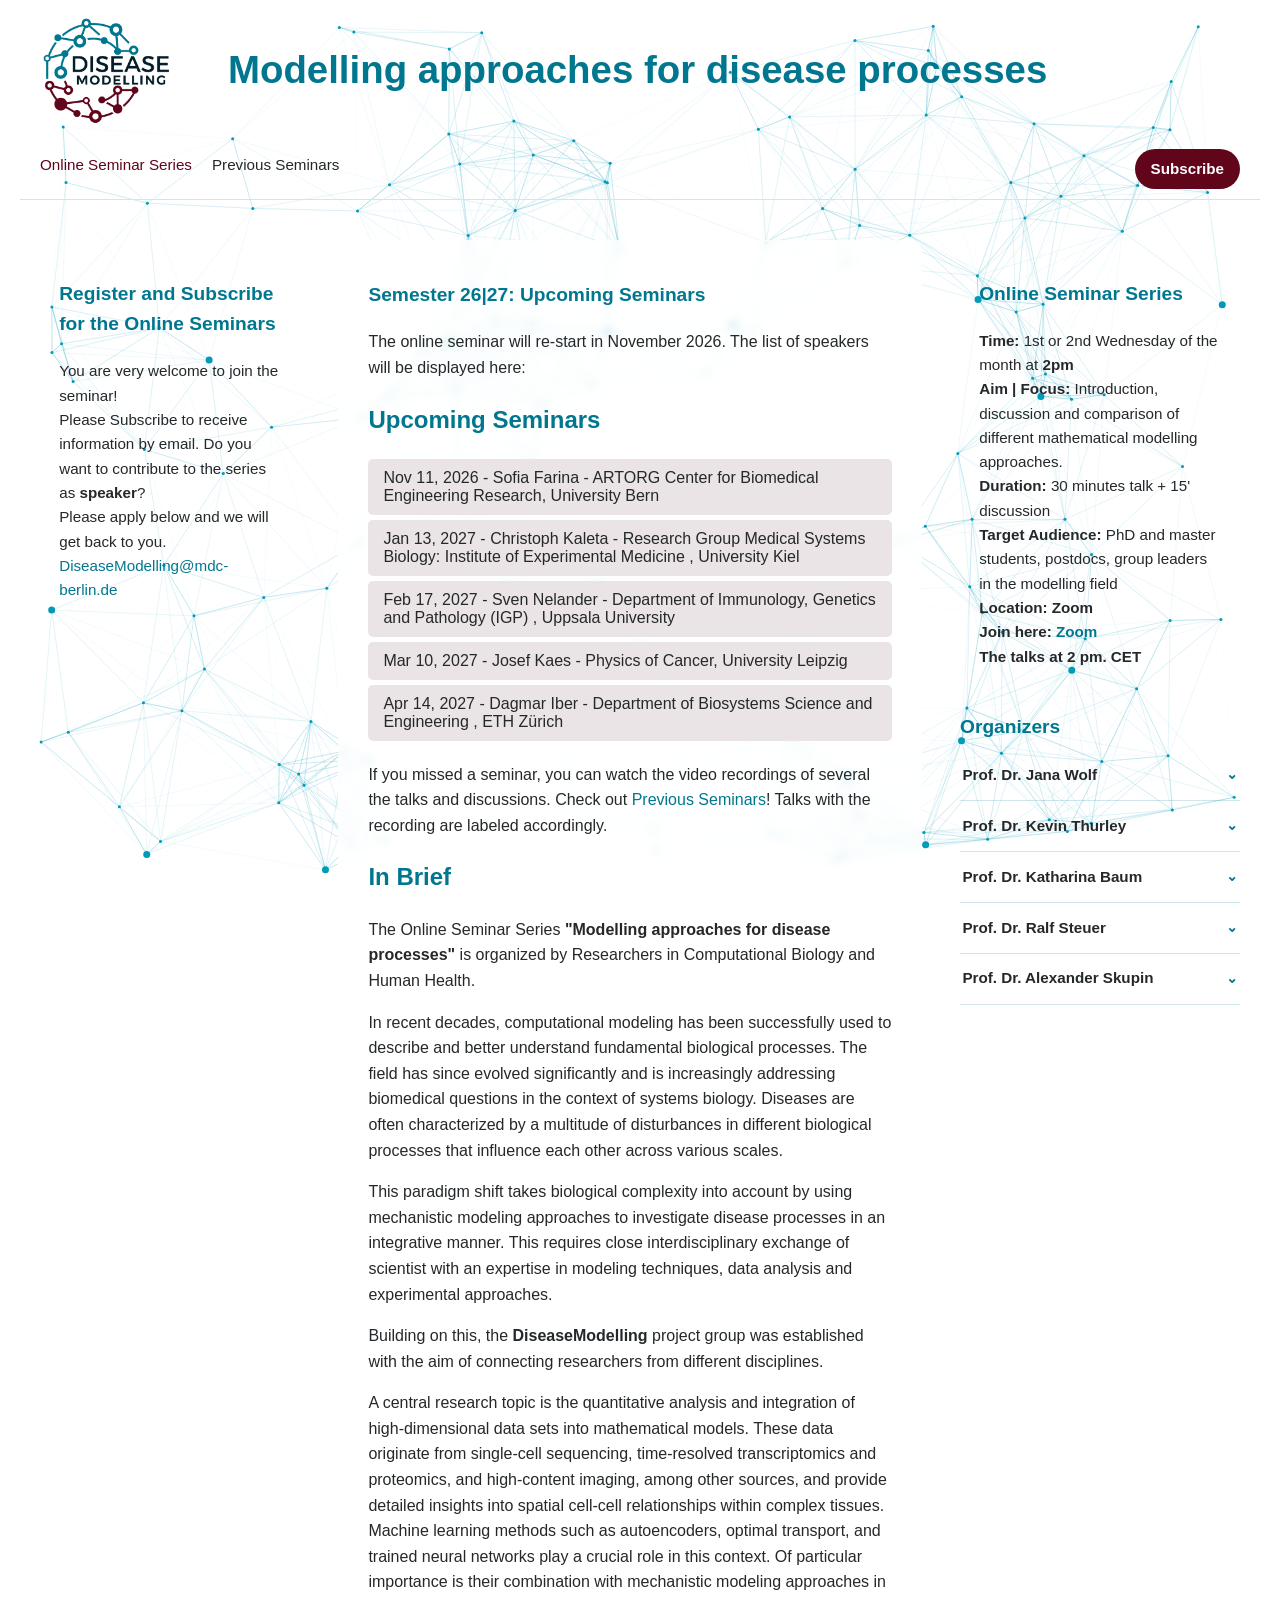
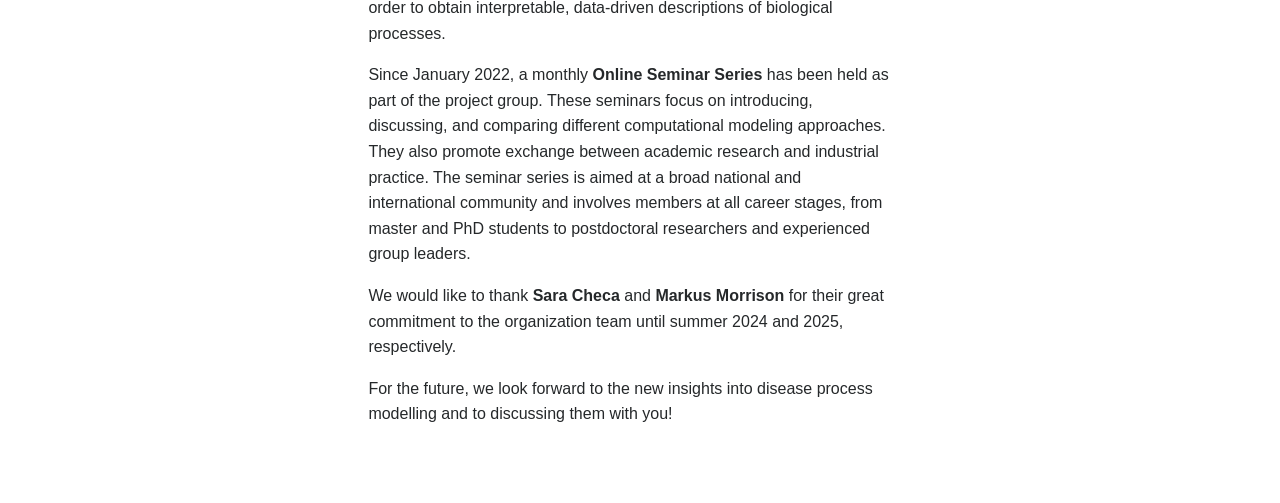
==== docs/Online-Seminar-Series.html @ 38018709 "Update Online-Seminar-Series.html" ====
<!DOCTYPE html>
<html lang="en">
<head>
    <meta charset="UTF-8">
	<meta name="viewport" content="width=device-width, initial-scale=1.0">
    <title>Online-Seminar-Series</title>
	<link rel="icon" type="image/png" href="images/favicon.png">
    <link rel="stylesheet" href="static/css/style.css">
	<!-- Mobile Styles -->
	<link rel="stylesheet" href="static/css/mobile.css" media="screen and (max-width: 1024px)">
</head>

<body>


<!-- Topbar -->
<div class="wrapper">
  <div class="topbar">
    <div class="logo">

      <img class="logo-light"
           src="images/Disease_darkred.png"
           alt="DiseaseModelling Logo">

      <img class="logo-dark"
           src="images/Disease_darkmode.png"
           alt="DiseaseModelling Logo">

      <h1>Modelling approaches for disease processes</h1>

    </div>
  </div>
</div>
	
<!-- Navigation--> 
<nav class="main-nav">
  
    <a class="nav-item active"
       href="Online-Seminar-Series.html">
       Online Seminar Series
    </a>
  
    <a class="nav-item "
       href="Previous-Seminars.html">
       Previous Seminars
    </a>
  
  <a class="nav-item subscribe" href="mailto:DiseaseModelling@mdc-berlin.de">Subscribe</a>
</nav>


<!-- Seitenlayout -->
<div class="page-layout">

  <!-- LINKER BEREICH: Info-Boxen -->
  <aside class="left-info">
    <div class="info-box box-4 collapsible">
      <div class="box-header">
        <h3>Register and Subscribe for the Online Seminars</h3>
		</div>
      	<div class="box-content">
        <p>You are very welcome to join the seminar!<br>
        Please Subscribe to receive information by email. Do you want to contribute to the series as <strong>speaker</strong>? <br>
        Please apply below and we will get back to you.<br>
        <a href="mailto:DiseaseModelling@mdc-berlin.de">DiseaseModelling@mdc-berlin.de</a> </p>
    </div>
   </div>
  </aside> 

  <!-- MITTE BEREICH: Markdown -->
  <div class="main-content">
    
    <!-- ========================================== -->
    <!-- Section-Wrapper 1: Upcoming Seminars -->
    <!-- ========================================== -->
    <div class="section-wrapper" data-section="upcoming">
      <div class="section-header">
        <h3>Semester 26|27: Upcoming Seminars</h3>
        <!--<span class="toggle-icon">▼</span> -->
      </div>
       <div class="section-content">
			   <!--   <P> The Online Seminar Series is currently taking a summer break and will return in Fall 2026 with a new lineup of speakers and topics. <br>
			We look forward to seeing you again soon! </P> -->
	
     <p>The online seminar will re-start in November 2026. The list of speakers will be displayed here:</p>
        <h2>Upcoming Seminars</h2> 
        
        <div class="accordion">
          <button class="accordion-button">Nov 11, 2026 - Sofia Farina - ARTORG Center for Biomedical Engineering Research, University Bern</button>
          <div class="accordion-content">
            <p><strong>Location:</strong> <a href="https://mdc-berlin.zoom-x.de/j/68257564396?pwd=M8Skb6Gi0xsJrWRsuGHLBy3GBMdJlD.1">Zoom</a></p>
            <p><strong>Multiscale Brain Energy Metabolism: From Astrocytic Dysfunction to Cortical Circuits and Vascular Architecture</strong></p>
            <p>Brain energy metabolism is regulated across multiple spatial scales, 
				from intracellular metabolic pathways in individual cells to the vascular networks supplying oxygen and glucose across entire brain regions. Disruptions to this regulation are central to neurodegenerative diseases, 
				yet the mechanistic links between metabolic dysfunction and structural remodelling remain poorly understood.  Here, we present three multiscale mathematical and computational frameworks that bridge cellular, circuit, 
				and whole brain levels to investigate neuro glial vascular (NGV) dynamics. </p>
            <p>At the cellular scale, using realistic three dimensional reconstructions of human astrocytes from Alzheimer's disease (AD) and age matched controls, we couple intracellular metabolic pathways with cell specific morphology to quantify how disease associated structural remodelling influences energetic capacity.
				Our simulations reveal that AD related metabolic dysfunction arises from cumulative impairments across pathways, reducing astrocytic metabolic support to neurons, while morphological changes may partially compensate for these deficits. Extending to the circuit scale, we integrate an electro-morphologically detailed neuronal model with a comprehensive NGV metabolic framework in a reconstructed rat neocortex. 
				This model captures heterogeneous electro metabolic coupling across cortical layers and reveals that ageing related metabolic decline affects middle cortical layers. </p>
            <p>Finally, at the whole brain vascular level, we develop an automated method for artery–vein (A-V) classification in mouse vasculature datasets, which commonly lack A-V labelling restricting their applicability for cerebrovascular research. 
				By extracting morphological and topological features from penetrating vascular trees and training a classifier, we achieve high labelling accuracy, a critical step towards leveraging these datasets to be able to better understand vascular structure, set up simulations to quantify blood flow regulation and metabolite transport in health and disease. 
				Together, these approaches demonstrate how integrating geometry, dynamics, and topology within multiscale models can advance our understanding of brain metabolism and vascular organization in both healthy and diseased states.</p>
          </div>
        </div>
		   
		<div class="accordion">
          <button class="accordion-button">Jan 13, 2027 - Christoph Kaleta - Research Group Medical Systems Biology: Institute of Experimental Medicine , University Kiel </button>
          <div class="accordion-content">
            <p><strong>Location:</strong> <a href="https://www.youtube.com/watch?v=SbYXkOAoZpI">Zoom</a></p>
            <p><strong>Modeling Host–Microbiome Metabolic Interactions: From Aging to Drug-Induced Perturbations</strong></p>
            <p>The gut microbiome plays an important role in host physiology, but the metabolic mechanisms underlying host–microbiome interactions remain poorly understood. Genome-scale metabolic modeling provides a framework to integrate multi-omics data and investigate metabolic interactions between microbial species and the host.</p>
			<p>	In this seminar, I will present how we combine metagenomics, transcriptomics, and metabolomics with constraint-based metabolic modeling to investigate changes in host–microbiome interactions during aging and in response to drug treatment. First, using integrated metabolic models of the gut microbiome and host tissues in aging mice, we identified a decline in microbial metabolic activity and an increase in negative interactions between microbial species with age. These changes were accompanied by reduced activity of host metabolic pathways dependent on the microbiome, particularly those involved in nucleotide metabolism.</p> 
			<p> Second, I will discuss how proton pump inhibitors (PPIs) affect host–microbiome metabolic interactions. Combining metabolic modeling of human microbiome cohorts with ex vivo experiments and gnotobiotic mouse models, we identified a shift from carbohydrate metabolism towards amino acid degradation, resulting in changes in microbial metabolite production. These alterations were associated with changes in host lipid and bile acid metabolism as well as tissue-specific inflammatory responses. 
				Together, these studies illustrate how genome-scale metabolic modeling can help to understand the metabolic consequences of changes in microbiome composition and activity for host physiology.</p>
          </div>
        </div>


		<div class="accordion">
          <button class="accordion-button">Feb 17, 2027 - Sven Nelander - Department of Immunology, Genetics and Pathology (IGP) , Uppsala University </button>
          <div class="accordion-content">
            <p><strong>Location:</strong> <a href="https://www.youtube.com/watch?v=SbYXkOAoZpI">Zoom</a></p>
            <p><strong>TBA</strong></p>
            <p> </a> </p>
          </div>
        </div>
		   
		<div class="accordion">
          <button class="accordion-button">Mar 10, 2027 - Josef Kaes - Physics of Cancer, University Leipzig</button>
          <div class="accordion-content">
            <p><strong>Location:</strong> <a href="https://www.youtube.com/watch?v=SbYXkOAoZpI">Zoom</a></p>
            <p><strong>Nematic Physics to Model the Mechanics of Tumor Progression</strong></p>
            <p> Abstract TBA </p>
          </div>
        </div>

		   
		<div class="accordion">
          <button class="accordion-button">Apr 14, 2027 - Dagmar Iber - Department of Biosystems Science and Engineering , ETH Zürich </button>
          <div class="accordion-content">
            <p><strong>Location:</strong> <a href="https://www.youtube.com/watch?v=SbYXkOAoZpI">Zoom</a></p>
            <p><strong>TBA</strong></p>
            <p></p>
          </div>
        </div>

		   
        <p>If you missed a seminar, you can watch the video recordings of several the talks and discussions. Check out <a href="Previous-Seminars.html">Previous Seminars</a>! Talks with the recording are labeled accordingly.</p>
      </div>
    </div>
    
    <!-- ========================================== -->
    <!-- Section-Wrapper 2: In Brief -->
    <!-- ========================================== -->
    <div class="section-wrapper" data-section="inbrief">
      <div class="section-header">
        <h2>In Brief</h2>
        <!--<span class="toggle-icon">▼</span> -->
      </div>
      <div class="section-content">
        <p>The Online Seminar Series <strong>"Modelling approaches for disease processes"</strong> is organized by Researchers in Computational Biology and Human Health.</p>
        <p>In recent decades, computational modeling has been successfully used to describe and better understand fundamental biological processes. 
          The field has since evolved significantly and is increasingly addressing biomedical questions in the context of systems biology. 
          Diseases are often characterized by a multitude of disturbances in different biological processes that influence each other across various scales.</p>
        <p>This paradigm shift takes biological complexity into account by using mechanistic modeling approaches to investigate disease processes in an integrative manner. 
          This requires close interdisciplinary exchange of scientist with an expertise in modeling techniques, data analysis and experimental approaches.</p>
        <p>Building on this, the <strong>DiseaseModelling</strong> project group was established with the aim of connecting researchers from different disciplines.</p>
        <p>A central research topic is the quantitative analysis and integration of high-dimensional data sets into mathematical models. 
          These data originate from single-cell sequencing, time-resolved transcriptomics and proteomics, and high-content imaging, among other sources, and provide detailed insights into spatial cell-cell relationships within complex tissues. 
          Machine learning methods such as autoencoders, optimal transport, and trained neural networks play a crucial role in this context. 
          Of particular importance is their combination with mechanistic modeling approaches in order to obtain interpretable, data-driven descriptions of biological processes.</p>
        <p>Since January 2022, a monthly <strong>Online Seminar Series</strong> has been held as part of the project group. These seminars focus on introducing, discussing, and comparing different computational modeling approaches. 
          They also promote exchange between academic research and industrial practice. 
          The seminar series is aimed at a broad national and international community and involves members at all career stages, from master and PhD students to postdoctoral researchers and experienced group leaders.</p>
        <p>We would like to thank <strong>Sara Checa</strong> and <strong>Markus Morrison</strong> for their great commitment to the organization team until summer 2024 and 2025, respectively.</p>
        <p>For the future, we look forward to the new insights into disease process modelling and to discussing them with you!</p>
      </div>
    </div>
    
  </div>
		
  <!-- RECHTER BEREICH: Info-Boxen -->
  <aside class="side-info">
    
    <!-- ========================================== -->
    <!-- Info-Box Collapsible: Seminar Series Info -->
    <!-- ========================================== -->
    <div class="info-box box-3 collapsible">
      <div class="box-header">
        <h3>Online Seminar Series</h3>
        <!--<span class="toggle-icon">▼</span> -->
      </div>
      <div class="box-content">
        <strong>Time:</strong> 1st or 2nd Wednesday of the month at <strong>2pm</strong><br>
        <strong>Aim | Focus:</strong> Introduction, discussion and comparison of different mathematical modelling approaches.<br>
        <strong>Duration:</strong> 30 minutes talk + 15' discussion<br>
        <strong>Target Audience:</strong> PhD and master students, postdocs, group leaders in the modelling field<br>
        <strong>Location:</strong> <strong>Zoom</strong><br>
        <strong>Join here: <a href="https://mdc-berlin.zoom-x.de/j/68257564396?pwd=M8Skb6Gi0xsJrWRsuGHLBy3GBMdJlD.1">Zoom</a></strong><br>
        <strong>The talks at 2 pm. CET</strong>
      </div>
    </div>
    
    <!-- ========================================== -->
    <!-- Organizers -->
    <!-- ========================================== -->
    <div class="organizer-section" aria-labelledby="coorganizers-title">
      <h3 id="coorganizers-title" class="organizer-title">Organizers</h3>

      <div class="organizer-item">
        <button class="organizer-button" type="button" aria-expanded="false">
          <span>Prof. Dr. Jana Wolf</span><span class="organizer-arrow" aria-hidden="true">⌄</span>
        </button>
        <div class="organizer-content">
          <p>Mathematical Modelling of Cellular Processes<br>
            Max Delbrück Zentrum für Molekulare Medizin (MDC), Berlin<br>
            and Mathematics and Computer Science<br>
            Freie Universität Berlin (FU)</p>
          <div class="organizer-links">
            <a href="mailto:office.wolf@mdc-berlin.de">Email</a><span aria-hidden="true">·</span>
            <a href="https://www.mdc-berlin.de/wolf">J. Wolf Lab</a>
          </div>
        </div>
      </div>

      <div class="organizer-item">
        <button class="organizer-button" type="button" aria-expanded="false">
          <span>Prof. Dr. Kevin Thurley</span><span class="organizer-arrow" aria-hidden="true">⌄</span>
        </button>
        <div class="organizer-content">
          <p>Institute of Experimental Oncology (IEO), Biomathematics Division<br>
            University Hospital Bonn</p>
          <div class="organizer-links">
            <a href="mailto:kthurley@uni-bonn.de">Email</a><span aria-hidden="true">·</span>
            <a href="https://www.thurleylab.org/">Thurley Lab</a>
          </div>
        </div>
      </div>

      <div class="organizer-item">
        <button class="organizer-button" type="button" aria-expanded="false">
          <span>Prof. Dr. Katharina Baum</span><span class="organizer-arrow" aria-hidden="true">⌄</span>
        </button>
        <div class="organizer-content">
          <p>Data Integration in the Life Sciences, Department of Computer Sciences<br>
            Freie Universität Berlin (FU)</p>
          <div class="organizer-links">
            <a href="https://www.mi.fu-berlin.de/inf/groups/ag-dilis/Members/Professors/Prof_-Dr_-Katharina-Baum.html">FU Office</a><span aria-hidden="true">·</span>
            <a href="https://www.mi.fu-berlin.de/w/DILIS/WebHome">DILIS Group</a>
          </div>
        </div>
      </div>

      <div class="organizer-item">
        <button class="organizer-button" type="button" aria-expanded="false">
          <span>Prof. Dr. Ralf Steuer</span><span class="organizer-arrow" aria-hidden="true">⌄</span>
        </button>
        <div class="organizer-content">
          <p>Statistical Physics of Evolution<br>
            Universität Leipzig</p>
          <div class="organizer-links">
            <a href="https://www.uni-leipzig.de/en/profile/mitarbeiter/prof-dr-ralf-steuer">Universität Leipzig</a><span aria-hidden="true">·</span>
            <a href="https://research.uni-leipzig.de/physics-of-evolution/">Physics of Evolution Group</a>
          </div>
        </div>
      </div>

      <div class="organizer-item">
        <button class="organizer-button" type="button" aria-expanded="false">
          <span>Prof. Dr. Alexander Skupin</span><span class="organizer-arrow" aria-hidden="true">⌄</span>
        </button>
        <div class="organizer-content">
          <p>Modelling of Biomedical Data<br>
            Luxembourg Centre for Systems Biomedicine (LCSB)</p>
          <div class="organizer-links">
            <a href="https://www.uni.lu/lcsb-en/people/alexander-skupin/">LCSB Profile</a>
          </div>
        </div>
      </div>
    </div>
    
  </aside>

</div> 

<canvas id="network-bg"></canvas>
<script src="static/js/network.js"></script>

</body>
</html>
---- docs/static/css/style.css ----
/* ========================= Grundlayout ========================= */
body {
  font-family: 'Inter', sans-serif;
  font-weight: 400;
  background-color: #FFFFFF;
  color: #25282A;
  line-height: 1.6;
  margin: 0;
}

.wrapper {
  max-width: 1500px;
  margin: 0 auto;
  padding: 0 40px;
}

main {
  margin-top: 30px;
}

.logo {
  display: flex;
  align-items: center;
  gap: 50px;
}

.logo img {
  height: 115px;
  width: auto;
}

@font-face {
  font-family: 'IosevkaBold';
  src: url('../fonts/IosevkaTermSlabNerdFontMono-Bold.ttf') format('truetype');
  font-weight: bold;
  font-style: normal;
}

.logo h1 {
  font-family: 'IosevkaBold', sans-serif;
  margin: 0;
  font-size: clamp(2.2rem, 3vw, 3rem);
  line-height: 1.25;
}

.logo-light {
  display: block;
}

.logo-dark {
  display: none;
}

@media (prefers-color-scheme: dark) {
  .logo-light {
    display: none;
  }

  .logo-dark {
    display: block;
  }
}

/* ========================= Typografie ========================= */
h1 {
  font-family: 'Inter', sans-serif;
  font-weight: 600;
  color: #00778F;
  margin-top: 1.5em;
  font-size: 1.8rem;
}

h2 {
  font-size: 1.5rem;
  color: #00778F;
}

h3 {
  font-size: 1.2rem;
  color: #00778F;
}

a {
  color: #00778F;
  text-decoration: none;
  font-size: inherit;
  transition: color 0.2s ease;
}

a:hover {
  color: #005F72;
  text-decoration: underline;
}

.info-box a,
.accordion-content a,
.organizer-content a {
  font-size: 0.95rem;
}

a:focus-visible,
button:focus-visible,
[role="button"]:focus-visible {
  outline: 3px solid #009bb9;
  outline-offset: 3px;
}

/* ========================= Canvas als Hintergrund ========================= */
#network-bg {
  position: fixed;
  top: 0;
  left: 0;
  width: 100%;
  height: 100%;
  z-index: -1;
}

/* ========================= Topbar ========================= */
.topbar {
  display: flex;
  align-items: center;
  padding: 12px 0;
}

/* ========================= Navigation ========================= */
.main-nav {
  display: flex;
  align-items: center;
  gap: 20px;
  max-width: 1200px;
  margin: 0 auto;
  padding: 10px 20px;
  border-bottom: 1px solid #e0e0e0;
  font-size: 0.95rem;
}

.main-nav .nav-item:not(.subscribe) {
  color: #25282A;
  padding-bottom: 8px;
  cursor: pointer;
  white-space: nowrap;
}

.main-nav .nav-item:not(.subscribe):hover {
  color: #260A03;
}

.main-nav .nav-item:not(.subscribe).active {
  color: #61051B;
}

.subscribe {
  margin-left: auto;
  background-color: #61051B;
  color: #ffffff;
  padding: 8px 16px;
  border-radius: 20px;
  font-weight: 600;
  text-decoration: none;
  white-space: nowrap;
  transition: background-color 0.2s ease, transform 0.15s ease;
}

.subscribe:hover {
  background-color: #7B2832;
  color: #ffffff;
  text-decoration: none;
  transform: translateY(-1px);
}

/* ========================== Boxen ================= */
.page-layout {
  max-width: 1500px;
  margin: 40px auto;
  padding: 0 40px;
  display: grid;
  grid-template-columns: minmax(220px, 260px) minmax(0, 1fr) minmax(240px, 280px);
  gap: clamp(1.75rem, 3vw, 3rem);
  align-items: start;
}

.main-content {
  background: rgba(255, 255, 255, 0.75);
  backdrop-filter: blur(4px);
  padding: 20px 30px;
  border-radius: 10px;
}

.side-info {
  flex: 1;
  display: flex;
  flex-direction: column;
  gap: 1.5rem;
  color: #25282A;
}

.info-box {
  padding: 1.2rem;
  border-radius: 6px;
  font-size: 0.95rem;
}



/* ========================= Semester-Trennung ========================= */
.main-content > h2 {
  margin-top: 2.75rem;
  margin-bottom: 1.25rem;
  padding-bottom: 0.55rem;
  border-bottom: 1px solid rgba(0, 119, 143, 0.25);
}

.main-content > h1 + h2 {
  margin-top: 1.5rem;
}

/* ========================= Dropdown / Accordion ========================= */
.accordion-button {
  background-color: #EBE4E7;
  color: #25282A;
  cursor: pointer;
  padding: 10px 15px;
  width: 100%;
  border: none;
  text-align: left;
  outline: none;
  font-size: 1rem;
  font-weight: 400;
  border-radius: 5px;
  margin-bottom: 5px;
  transition: background-color 0.2s ease;
}

.accordion-button:hover {
  background-color: #23748A;
  color: #ffffff;
}

.accordion-button.active {
  background-color: #009bb9;
  color: #FEF9FF;
}

.accordion-content {
  display: none;
  padding: 10px 15px;
  background-color: #E4E4F2;
  border-left: 2px solid #216E82;
  margin-bottom: 10px;
}

/* ========================= Co-Organizer: Liste ========================= */
.organizer-section {
  width: 100%;
}

.organizer-section > h3 {
  margin: 0 0 0.45rem 0;
}

.organizer-item {
  border-bottom: 1px solid rgba(0, 119, 143, 0.18);
}

.organizer-button {
  width: 100%;
  display: flex;
  justify-content: space-between;
  align-items: center;
  gap: 0.75rem;
  padding: 0.8rem 0.15rem;
  border: 0;
  background: transparent;
  color: #25282A;
  text-align: left;
  cursor: pointer;
  font: inherit;
  font-size: 0.95rem;
  font-weight: 600;
  transition: color 0.2s ease, background-color 0.2s ease, padding 0.2s ease;
}

.organizer-arrow {
  flex-shrink: 0;
  font-size: 0.9rem;
  color: #00778F;
  transition: transform 0.2s ease;
}

.organizer-button:hover {
  color: #00778F;
  background: rgba(0, 119, 143, 0.055);
  padding-left: 0.4rem;
  padding-right: 0.4rem;
  border-radius: 4px;
}

.organizer-button[aria-expanded="true"] {
  color: #00778F;
}

.organizer-button[aria-expanded="true"] .organizer-arrow {
  transform: rotate(180deg);
}

.organizer-content {
  display: none;
  padding: 0.15rem 0.35rem 0.9rem 0.35rem;
  color: #25282A;
  font-size: 0.9rem;
  line-height: 1.55;
}

.organizer-content.show {
  display: block;
}

.organizer-content p {
  margin: 0 0 0.55rem 0;
}

.organizer-content a {
  color: #00778F;
}

.organizer-content a:hover {
  color: #005F72;
}

/* ==================== VIDEOS ==================== */
.content-video {
  width: 100%;
  max-width: 800px;
  display: block;
  margin: 30px auto;
  border-radius: 10px;
}

.video-figure {
  margin: 40px 0;
}

.video-figure figcaption {
  text-align: center;
  font-weight: bold;
  color: #216E82;
  margin-top: 10px;
  font-size: 0.95rem;
}

/* ========================= Markdown Content ========================= */
main ul { padding-left: 20px; }
main li { margin-bottom: 6px; }
main img { max-width: 60%; margin: 20px 0; }

/* ==========================================================================
   DESKTOP DARK MODE - Für Bildschirme über 1024px
   ========================================================================== */
@media screen and (min-width: 1025px) and (prefers-color-scheme: dark) {
  body {
    background-color: #121212;
    color: #E0E0E0;
  }

  .main-nav {
    border-bottom-color: #333;
  }

  .main-nav .nav-item:not(.subscribe) {
    color: #E0E0E0;
  }

  .main-nav .nav-item:not(.subscribe):hover,
  .main-nav .nav-item:not(.subscribe).active {
    color: #63C6D8;
  }

  .main-content {
    background: rgba(30, 30, 30, 0.85);
    backdrop-filter: blur(4px);
    color: #E0E0E0;
  }

  .main-content h1,
  .main-content h2,
  .main-content h3 {
    color: #009bb9;
  }

  .main-content p,
  .main-content li {
    color: #E0E0E0;
  }

  .side-info {
    color: #E0E0E0;
  }

  .info-box {
    background: rgba(40, 40, 40, 0.8);
    color: #E0E0E0;
    border: 1px solid #404040;
  }

  .info-box h3,
  .info-box p {
    color: #E0E0E0;
  }

  .accordion-button {
    background-color: #2D2D2D;
    color: #E0E0E0;
    border-left-color: #00778F;
  }

  .accordion-button:hover {
    background-color: #23748A;
    color: white;
  }

  .accordion-button.active {
    background-color: #009bb9;
    color: #FEF9FF;
    border-left-color: #61051B;
  }

  .accordion-content {
    background-color: #252525;
    color: #E0E0E0;
    border-left-color: #61051B;
  }

  a,
  .accordion-content a,
  .info-box a,
  .main-content a,
  .organizer-content a {
    color: #63C6D8;
  }

  a:hover,
  .accordion-content a:hover,
  .info-box a:hover,
  .main-content a:hover,
  .organizer-content a:hover {
    color: #91DCE8;
  }

  .subscribe,
  .subscribe:hover {
    color: #FFFFFF;
  }

  .video-figure figcaption {
    color: #B0B0B0;
  }

  h1,
  h2,
  h3 {
    color: #009bb9;
  }

  .logo h1 {
    color: #F5F0F2;
  }

  .organizer-section > h3 {
    color: #009bb9;
  }

  .organizer-item {
    border-bottom-color: rgba(99, 198, 216, 0.22);
  }

  .organizer-button {
    color: #E0E0E0;
  }

  .organizer-arrow {
    color: #63C6D8;
  }

  .organizer-button:hover {
    color: #91DCE8;
    background: rgba(99, 198, 216, 0.07);
  }

  .organizer-button[aria-expanded="true"] {
    color: #63C6D8;
  }

  .organizer-content {
    color: #E0E0E0;
  }
}

/* ========================= Reduzierte Animationen ========================= */
@media screen and (max-width: 1024px) and (prefers-reduced-motion: reduce) {
  *,
  *::before,
  *::after {
    animation-duration: 0.01ms !important;
    transition-duration: 0.01ms !important;
  }
}

@media screen and (min-width: 1025px) and (prefers-reduced-motion: reduce) {
  *,
  *::before,
  *::after {
    animation-duration: 0.01ms !important;
    transition-duration: 0.01ms !important;
  }
}
---- docs/static/css/mobile.css ----
/* ==========================================================================
   MOBILE / TABLET
   Nur bis einschließlich 1024px
   ========================================================================== */


/* ==========================================================================
   BASIC MOBILE / TABLET LAYOUT
   ========================================================================== */

@media screen and (max-width: 1024px) {

  :root {
    --text-primary: #25282A;
    --text-secondary: #555F63;
    --text-muted: #7A8285;

    --primary-teal: #00778F;
    --primary-teal-dark: #005F72;
    --primary-teal-light: rgba(0, 119, 143, 0.08);

    --accent-red: #61051B;

    --text-link: #00778F;
    --text-link-hover: #005F72;

    --bg-page: #FFFFFF;
    --bg-surface: #FFFFFF;
    --bg-subtle: #F5F8F9;
    --bg-active: #00778F;

    --border-light: #DCE5E7;
    --border-teal: rgba(0, 119, 143, 0.24);

    --space-xs: 0.5rem;
    --space-sm: 0.75rem;
    --space-md: 1rem;
    --space-lg: 1.5rem;
    --space-xl: 2rem;

    --radius-sm: 6px;
    --radius-md: 9px;

    --touch-target: 44px;

    --shadow-soft:
      0 2px 8px rgba(0, 0, 0, 0.055);
  }


  /* ========================= Reset ========================= */

  *,
  *::before,
  *::after {
    box-sizing: border-box;
  }

  html {
    font-size: 16px;
    -webkit-text-size-adjust: 100%;
    scroll-behavior: smooth;
  }

  body {
    margin: 0;

    width: 100%;
    min-width: 0;

    overflow-x: hidden;

    background: var(--bg-page);
    color: var(--text-primary);

    font-size: 1rem;
    line-height: 1.6;
  }

  img,
  video,
  iframe,
  canvas {
    max-width: 100%;
  }

  a,
  button {
    -webkit-tap-highlight-color: transparent;
  }


  /* ========================= Wrapper ========================= */

  .wrapper {
    width: 100%;
    max-width: 100%;

    margin: 0;
    padding: 0 var(--space-md);
  }


  /* ========================= Header ========================= */

  .topbar {
    width: 100%;
    padding: var(--space-sm) 0;
  }

  .logo {
    display: flex;
    flex-direction: row;
    align-items: center;

    gap: var(--space-md);

    width: 100%;
  }

  .logo img {
    width: auto;
    height: 58px;

    flex: 0 0 auto;
  }

  .logo h1 {
    margin: 0;

    min-width: 0;

    font-size: clamp(1.05rem, 3.3vw, 1.45rem);
    line-height: 1.2;

    overflow-wrap: break-word;
    hyphens: auto;
  }


  /* ========================= Navigation ========================= */

  .main-nav {
    display: grid;

    grid-template-columns:
      minmax(0, 1fr)
      minmax(0, 1fr)
      auto;

    align-items: stretch;

    gap: 0.35rem;

    width: 100%;
    max-width: 100%;

    margin: 0;

    padding:
      0.45rem
      var(--space-md);

    overflow: visible;

    background: var(--bg-page);

    border-top: 1px solid var(--border-light);
    border-bottom: 1px solid var(--border-light);
  }

  .main-nav .nav-item {
    min-width: 0;
    min-height: var(--touch-target);

    display: flex;
    align-items: center;
    justify-content: center;

    padding:
      0.55rem
      0.5rem;

    text-align: center;

    font-size: 0.82rem;
    line-height: 1.2;

    color: var(--text-primary);

    border-radius: var(--radius-sm);

    white-space: normal;
  }

  .main-nav .nav-item:not(.subscribe) {
    border-bottom: 2px solid transparent;
  }

  .main-nav .nav-item:not(.subscribe).active {
    color: var(--primary-teal);

    border-bottom-color: var(--primary-teal);

    font-weight: 600;
  }

  .main-nav .subscribe {
    margin-left: 0;

    padding-left: 0.8rem;
    padding-right: 0.8rem;

    background: var(--accent-red);
    color: #FFFFFF;

    font-weight: 600;

    border-radius: var(--radius-sm);
  }

  .main-nav .subscribe:active {
    transform: translateY(1px);
  }


  /* ========================= Page Layout ========================= */

  .page-layout {
    display: flex;
    flex-direction: column;

    width: 100%;
    max-width: 100%;

    gap: var(--space-xl);

    margin: 0 auto;

    padding:
      var(--space-lg)
      var(--space-md)
      var(--space-xl);
  }


  /* Hauptinhalt zuerst */

  .main-content {
    order: 1;

    width: 100%;
    min-width: 0;

    padding: 0;

    background: transparent;

    border: 0;
    border-radius: 0;

    box-shadow: none;
  }


  /* Register / Subscribe danach */

  .left-info {
    order: 2;

    display: flex;
    flex-direction: column;

    gap: var(--space-md);

    width: 100%;
  }


  /* Seminarinfos + Organizer danach */

  .side-info {
    order: 3;

    display: flex;
    flex-direction: column;

    gap: var(--space-lg);

    width: 100%;
  }


  /* ========================= Typography ========================= */

  .main-content > h1 {
    margin:
      0
      0
      var(--space-lg);

    font-size: clamp(1.55rem, 5vw, 2rem);
    line-height: 1.2;

    color: var(--primary-teal);
  }

  .main-content > h2 {
    margin:
      var(--space-xl)
      0
      var(--space-md);

    padding-bottom: 0.55rem;

    font-size: 1.15rem;
    line-height: 1.3;

    color: var(--primary-teal);

    border-bottom:
      1px solid
      var(--border-teal);
  }

  .main-content > h1 + h2 {
    margin-top: var(--space-md);
  }

  .main-content h3 {
    font-size: 1.05rem;
    color: var(--primary-teal);
  }

  .main-content p,
  .main-content li {
    font-size: 0.96rem;
    line-height: 1.65;

    color: var(--text-primary);
  }

  .main-content p {
    margin:
      0
      0
      var(--space-md);
  }

  .main-content p:last-child {
    margin-bottom: 0;
  }

  main img,
  .main-content img {
    max-width: 100%;
    height: auto;

    margin:
      var(--space-lg)
      0;
  }


  /* ========================= Links ========================= */

  a {
    color: var(--text-link);

    font-size: inherit;

    text-decoration: none;

    overflow-wrap: anywhere;
  }

  a:active {
    color: var(--text-link-hover);
  }

  a:focus-visible,
  button:focus-visible {
    outline:
      3px solid
      #009BB9;

    outline-offset: 3px;
  }


  /* ========================= Info Boxes ========================= */

  .info-box {
    width: 100%;

    padding: var(--space-lg);

    background: var(--bg-surface);

    border:
      1px solid
      var(--border-light);

    border-radius: var(--radius-md);

    box-shadow: var(--shadow-soft);

    color: var(--text-primary);
  }

  .info-box h3 {
    margin:
      0
      0
      var(--space-sm);

    font-size: 1.05rem;
    line-height: 1.35;

    color: var(--primary-teal);
  }

  .info-box p {
    margin:
      0
      0
      var(--space-sm);

    font-size: 0.95rem;
    line-height: 1.6;
  }

  .info-box p:last-child {
    margin-bottom: 0;
  }


  /* ==========================================================================
     COLLAPSIBLE SECTIONS
     ========================================================================== */

  .section-wrapper,
  .info-box.collapsible {
    width: 100%;

    margin: 0;

    background: var(--bg-surface);

    border:
      1px solid
      var(--border-light);

    border-radius: var(--radius-md);

    overflow: hidden;

    box-shadow: var(--shadow-soft);
  }

  .section-header,
  .info-box.collapsible .box-header {
    position: relative;

    display: flex;
    align-items: center;

    width: 100%;

    min-height: var(--touch-target);

    padding:
      0.9rem
      2.75rem
      0.9rem
      var(--space-md);

    cursor: pointer;

    background: var(--bg-surface);

    color: var(--text-primary);
  }

  .section-header h2,
  .section-header h3,
  .info-box.collapsible .box-header h3 {
    margin: 0;

    font-size: 1rem;
    line-height: 1.4;

    color: var(--primary-teal);
  }

  .section-header::after,
  .info-box.collapsible .box-header::after {
    content: "⌄";

    position: absolute;

    right: var(--space-md);
    top: 50%;

    transform:
      translateY(-55%)
      rotate(0deg);

    color: var(--primary-teal);

    font-size: 1.1rem;
    line-height: 1;

    transition:
      transform
      0.2s ease;
  }

  .section-wrapper.expanded
  .section-header::after,

  .info-box.collapsible.expanded
  .box-header::after {
    transform:
      translateY(-45%)
      rotate(180deg);
  }

  .section-wrapper.expanded
  .section-header,

  .info-box.collapsible.expanded
  .box-header {
    border-bottom:
      1px solid
      var(--border-light);
  }

  .section-content,
  .info-box.collapsible .box-content {
    display: none;

    width: 100%;

    padding: var(--space-lg);

    background: var(--bg-surface);

    color: var(--text-primary);
  }

  .section-wrapper.expanded
  .section-content,

  .info-box.collapsible.expanded
  .box-content {
    display: block;
  }

  .info-box.collapsible .box-content p,
  .info-box.collapsible .box-content ul,
  .info-box.collapsible .box-content ol {
    font-size: 0.95rem;
    line-height: 1.65;
  }

  .info-box.collapsible .box-content ul,
  .info-box.collapsible .box-content ol {
    padding-left: 1.3rem;
  }


  /* ==========================================================================
     SEMINAR ACCORDIONS
     ========================================================================== */

  .accordion {
    width: 100%;

    margin:
      0
      0
      var(--space-sm);

    background: var(--bg-surface);

    border:
      1px solid
      var(--border-light);

    border-radius: var(--radius-md);

    overflow: hidden;
  }

  .accordion-button {
    position: relative;

    display: block;

    width: 100%;

    min-height: var(--touch-target);

    padding:
      0.85rem
      2.8rem
      0.85rem
      var(--space-md);

    border: 0;

    background: var(--bg-surface);

    color: var(--text-primary);

    cursor: pointer;

    text-align: left;

    font-family: inherit;

    font-size: 0.94rem;
    font-weight: 500;
    line-height: 1.45;
  }

  .accordion-button::after {
    content: "⌄";

    position: absolute;

    top: 50%;
    right: var(--space-md);

    transform:
      translateY(-55%)
      rotate(0deg);

    color: var(--primary-teal);

    font-size: 1rem;

    transition:
      transform
      0.2s ease;
  }

  .accordion-button.active::after {
    transform:
      translateY(-45%)
      rotate(180deg);

    color: #FFFFFF;
  }

  .accordion-button.active {
    background: var(--bg-active);

    color: #FFFFFF;

    font-weight: 600;
  }

  .accordion-button strong {
    display: inline-block;

    margin-top: 0.25rem;

    font-size: 0.78rem;
    font-weight: 600;

    opacity: 0.82;
  }

  .accordion-content {
    display: none;

    width: 100%;

    padding: var(--space-lg);

    background: var(--bg-subtle);

    color: var(--text-primary);

    border-top:
      1px solid
      var(--border-light);

    font-size: 0.95rem;
    line-height: 1.7;
  }

  .accordion-content.show {
    display: block;
  }

  .accordion-content p {
    margin:
      0
      0
      var(--space-md);
  }

  .accordion-content p:last-child {
    margin-bottom: 0;
  }

  .accordion-content a {
    color: var(--text-link);

    font-size: inherit;
  }


  /* ==========================================================================
     CO-ORGANIZERS
     ========================================================================== */

  .organizer-section {
    width: 100%;

    padding: 0;

    background: transparent;

    border: 0;

    box-shadow: none;
  }

  .organizer-title {
    margin:
      0
      0
      var(--space-xs);

    padding-bottom: var(--space-sm);

    font-size: 1.05rem;

    color: var(--primary-teal);

    border-bottom:
      1px solid
      var(--border-teal);
  }

  .organizer-item {
    width: 100%;

    border-bottom:
      1px solid
      var(--border-light);
  }

  .organizer-button {
    width: 100%;

    min-height: var(--touch-target);

    display: flex;

    align-items: center;
    justify-content: space-between;

    gap: var(--space-md);

    padding:
      0.85rem
      0.15rem;

    border: 0;

    background: transparent;

    color: var(--text-primary);

    cursor: pointer;

    font-family: inherit;

    font-size: 0.95rem;
    font-weight: 600;

    text-align: left;
  }

  .organizer-button > span:first-child {
    flex: 1;
    min-width: 0;
  }

  .organizer-arrow {
    flex: 0 0 auto;

    color: var(--primary-teal);

    font-size: 1.05rem;

    transform: rotate(0deg);

    transition:
      transform
      0.2s ease;
  }

  .organizer-button[aria-expanded="true"] {
    color: var(--primary-teal);
  }

  .organizer-button[aria-expanded="true"]
  .organizer-arrow {
    transform: rotate(180deg);
  }

  .organizer-content {
    display: none;

    padding:
      0
      0
      var(--space-md);

    color: var(--text-primary);

    font-size: 0.91rem;
    line-height: 1.6;
  }

  .organizer-content p {
    margin:
      0
      0
      var(--space-sm);
  }

  .organizer-content a {
    color: var(--text-link);

    font-size: 0.9rem;
  }

  .organizer-links {
    display: flex;

    flex-wrap: wrap;

    align-items: center;

    gap:
      0.25rem
      0.55rem;
  }


  /* ========================= Video ========================= */

  .content-video {
    display: block;

    width: 100%;
    max-width: 100%;

    height: auto;

    margin:
      var(--space-lg)
      auto;

    border-radius: var(--radius-md);
  }

  .video-figure {
    width: 100%;

    margin:
      var(--space-lg)
      0;
  }

  .video-figure figcaption {
    margin-top: var(--space-xs);

    padding:
      0
      var(--space-xs);

    text-align: center;

    color: var(--text-secondary);

    font-size: 0.88rem;
  }


  /* ========================= Network ========================= */

  #network-bg {
    position: fixed;

    top: 0;
    left: 0;

    width: 100%;
    height: 100%;

    z-index: -1;

    opacity: 0.28;

    pointer-events: none;
  }
}


/* ==========================================================================
   HOVER
   NUR auf Geräten mit echter Maus / Trackpad
   ========================================================================== */

@media screen and (max-width: 1024px)
       and (hover: hover)
       and (pointer: fine) {

  a:hover {
    color: var(--text-link-hover);

    text-decoration: underline;
  }

  .main-nav
  .nav-item:not(.subscribe):hover {
    color: var(--primary-teal);

    background:
      var(--primary-teal-light);

    text-decoration: none;
  }

  .main-nav
  .subscribe:hover {
    color: #FFFFFF;

    background: #7B2832;

    text-decoration: none;

    transform: translateY(-1px);
  }

  .section-header:hover,
  .info-box.collapsible
  .box-header:hover {
    background:
      var(--primary-teal-light);
  }

  .accordion-button:not(.active):hover {
    background:
      var(--primary-teal-light);

    color: var(--primary-teal);
  }

  .organizer-button:hover {
    color: var(--primary-teal);

    background:
      linear-gradient(
        to right,
        rgba(0, 119, 143, 0.055),
        transparent
      );
  }
}


/* ==========================================================================
   SMALL PHONES
   ========================================================================== */

@media screen and (max-width: 600px) {

  :root {
    --space-lg: 1.25rem;
    --space-xl: 1.6rem;
  }

  .wrapper {
    padding:
      0
      0.85rem;
  }

  .logo {
    gap: 0.7rem;
  }

  .logo img {
    height: 52px;
  }

  .logo h1 {
    font-size:
      clamp(
        1rem,
        4.6vw,
        1.25rem
      );
  }

  .main-nav {
    padding:
      0.4rem
      0.6rem;

    gap: 0.2rem;
  }

  .main-nav .nav-item {
    padding:
      0.45rem
      0.3rem;

    font-size: 0.75rem;
  }

  .main-nav .subscribe {
    padding-left: 0.6rem;
    padding-right: 0.6rem;
  }

  .page-layout {
    padding:
      var(--space-lg)
      0.85rem
      var(--space-xl);
  }

  .main-content > h1 {
    font-size: 1.5rem;
  }

  .main-content > h2 {
    font-size: 1.08rem;
  }

  .accordion-button {
    padding:
      0.8rem
      2.45rem
      0.8rem
      0.85rem;

    font-size: 0.9rem;
    line-height: 1.42;
  }

  .accordion-button::after {
    right: 0.85rem;
  }

  .accordion-content {
    padding: 1rem;

    font-size: 0.93rem;
  }

  .info-box,
  .section-content,
  .info-box.collapsible
  .box-content {
    padding: 1rem;
  }

  .section-header,
  .info-box.collapsible
  .box-header {
    padding:
      0.8rem
      2.5rem
      0.8rem
      0.9rem;
  }

  .section-header::after,
  .info-box.collapsible
  .box-header::after {
    right: 0.9rem;
  }

  .organizer-button {
    padding:
      0.8rem
      0.1rem;
  }
}


/* ==========================================================================
   VERY SMALL PHONES
   ========================================================================== */

@media screen and (max-width: 390px) {

  .logo img {
    height: 46px;
  }

  .logo h1 {
    font-size: 0.98rem;
  }

  .main-nav .nav-item {
    font-size: 0.7rem;
  }

  .main-nav .subscribe {
    padding-left: 0.45rem;
    padding-right: 0.45rem;
  }

  .accordion-button {
    font-size: 0.87rem;
  }
}


/* ==========================================================================
   DARK MODE
   Ebenfalls ausschließlich <= 1024px
   ========================================================================== */

@media screen and (max-width: 1024px)
       and (prefers-color-scheme: dark) {

  :root {
    --text-primary: #E6E6E6;
    --text-secondary: #B7BFC2;
    --text-muted: #8B9497;

    --text-link: #63C6D8;
    --text-link-hover: #91DCE8;

    --primary-teal: #63C6D8;
    --primary-teal-dark: #91DCE8;

    --primary-teal-light:
      rgba(
        99,
        198,
        216,
        0.09
      );

    --bg-page: #121212;
    --bg-surface: #1D1D1D;
    --bg-subtle: #252525;

    --bg-active: #00778F;

    --border-light: #383838;

    --border-teal:
      rgba(
        99,
        198,
        216,
        0.3
      );

    --shadow-soft:
      0 2px 8px
      rgba(
        0,
        0,
        0,
        0.25
      );
  }

  body {
    background: var(--bg-page);

    color: var(--text-primary);
  }

  .main-nav {
    background: var(--bg-page);
  }

  .main-nav .nav-item {
    color: var(--text-primary);
  }

  .main-nav
  .nav-item:not(.subscribe).active {
    color: var(--primary-teal);

    border-bottom-color:
      var(--primary-teal);
  }

  .main-nav .subscribe {
    color: #FFFFFF;

    background: var(--accent-red);
  }

  .info-box,
  .section-wrapper,
  .info-box.collapsible,
  .section-header,
  .info-box.collapsible .box-header,
  .section-content,
  .info-box.collapsible .box-content,
  .accordion,
  .accordion-button {
    background: var(--bg-surface);

    color: var(--text-primary);
  }

  .accordion-content {
    background: var(--bg-subtle);

    color: var(--text-primary);
  }

  .accordion-button.active {
    background: #00778F;

    color: #FFFFFF;
  }

  .accordion-button.active::after {
    color: #FFFFFF;
  }

  .organizer-button {
    color: var(--text-primary);
  }

  .organizer-button[aria-expanded="true"] {
    color: var(--primary-teal);
  }

  .organizer-content {
    color: var(--text-primary);
  }

  .organizer-content a {
    color: var(--text-link);
  }

  .video-figure figcaption {
    color: var(--text-secondary);
  }
}


/* ==========================================================================
   DARK MODE HOVER
   ========================================================================== */

@media screen and (max-width: 1024px)
       and (prefers-color-scheme: dark)
       and (hover: hover)
       and (pointer: fine) {

  .accordion-button:not(.active):hover {
    color: var(--primary-teal);

    background:
      rgba(
        99,
        198,
        216,
        0.08
      );
  }

  .organizer-button:hover {
    color: var(--primary-teal);

    background:
      linear-gradient(
        to right,
        rgba(
          99,
          198,
          216,
          0.07
        ),
        transparent
      );
  }

  .section-header:hover,
  .info-box.collapsible
  .box-header:hover {
    background:
      rgba(
        99,
        198,
        216,
        0.07
      );
  }
}


/* ==========================================================================
   REDUCED MOTION
   Ebenfalls nur <= 1024px
   ========================================================================== */

@media screen and (max-width: 1024px)
       and (prefers-reduced-motion: reduce) {

  html {
    scroll-behavior: auto;
  }

  *,
  *::before,
  *::after {
    animation-duration:
      0.01ms !important;

    animation-iteration-count:
      1 !important;

    transition-duration:
      0.01ms !important;

    scroll-behavior:
      auto !important;
  }
}
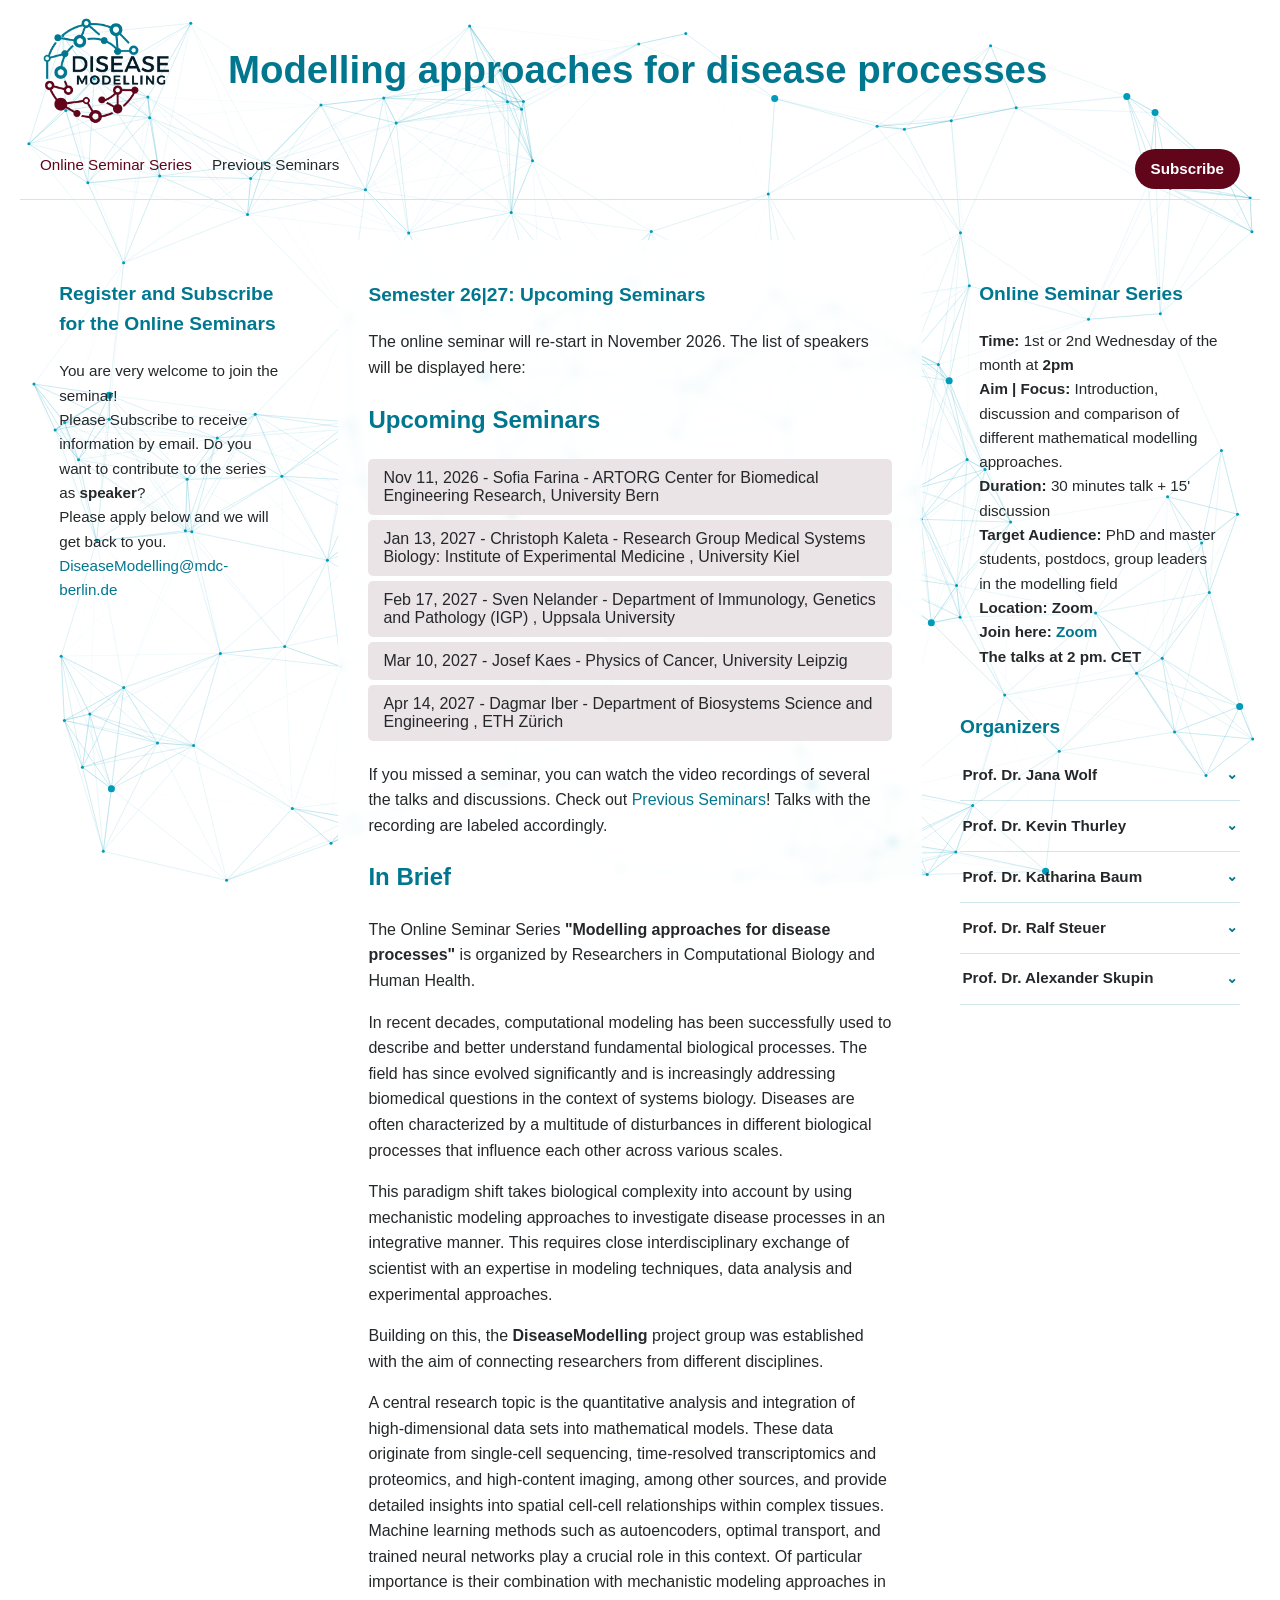
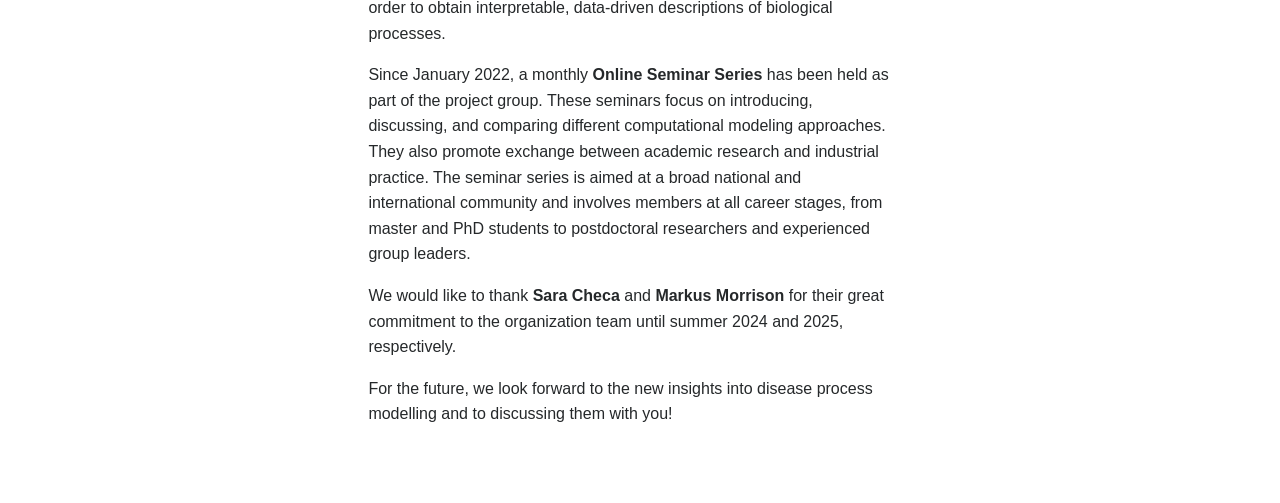
==== commit c36f884e: "Update Online-Seminar-Series.html" ====
--- a/docs/Online-Seminar-Series.html
+++ b/docs/Online-Seminar-Series.html
@@ -4,7 +4,7 @@
     <meta charset="UTF-8">
 	<meta name="viewport" content="width=device-width, initial-scale=1.0">
     <title>Online-Seminar-Series</title>
-	<link rel="icon" type="image/png" href="images/favicon.png">
+	<link rel="icon" type="image/png" href="images/flavicon.png">
     <link rel="stylesheet" href="static/css/style.css">
 	<!-- Mobile Styles -->
 	<link rel="stylesheet" href="static/css/mobile.css" media="screen and (max-width: 1024px)">
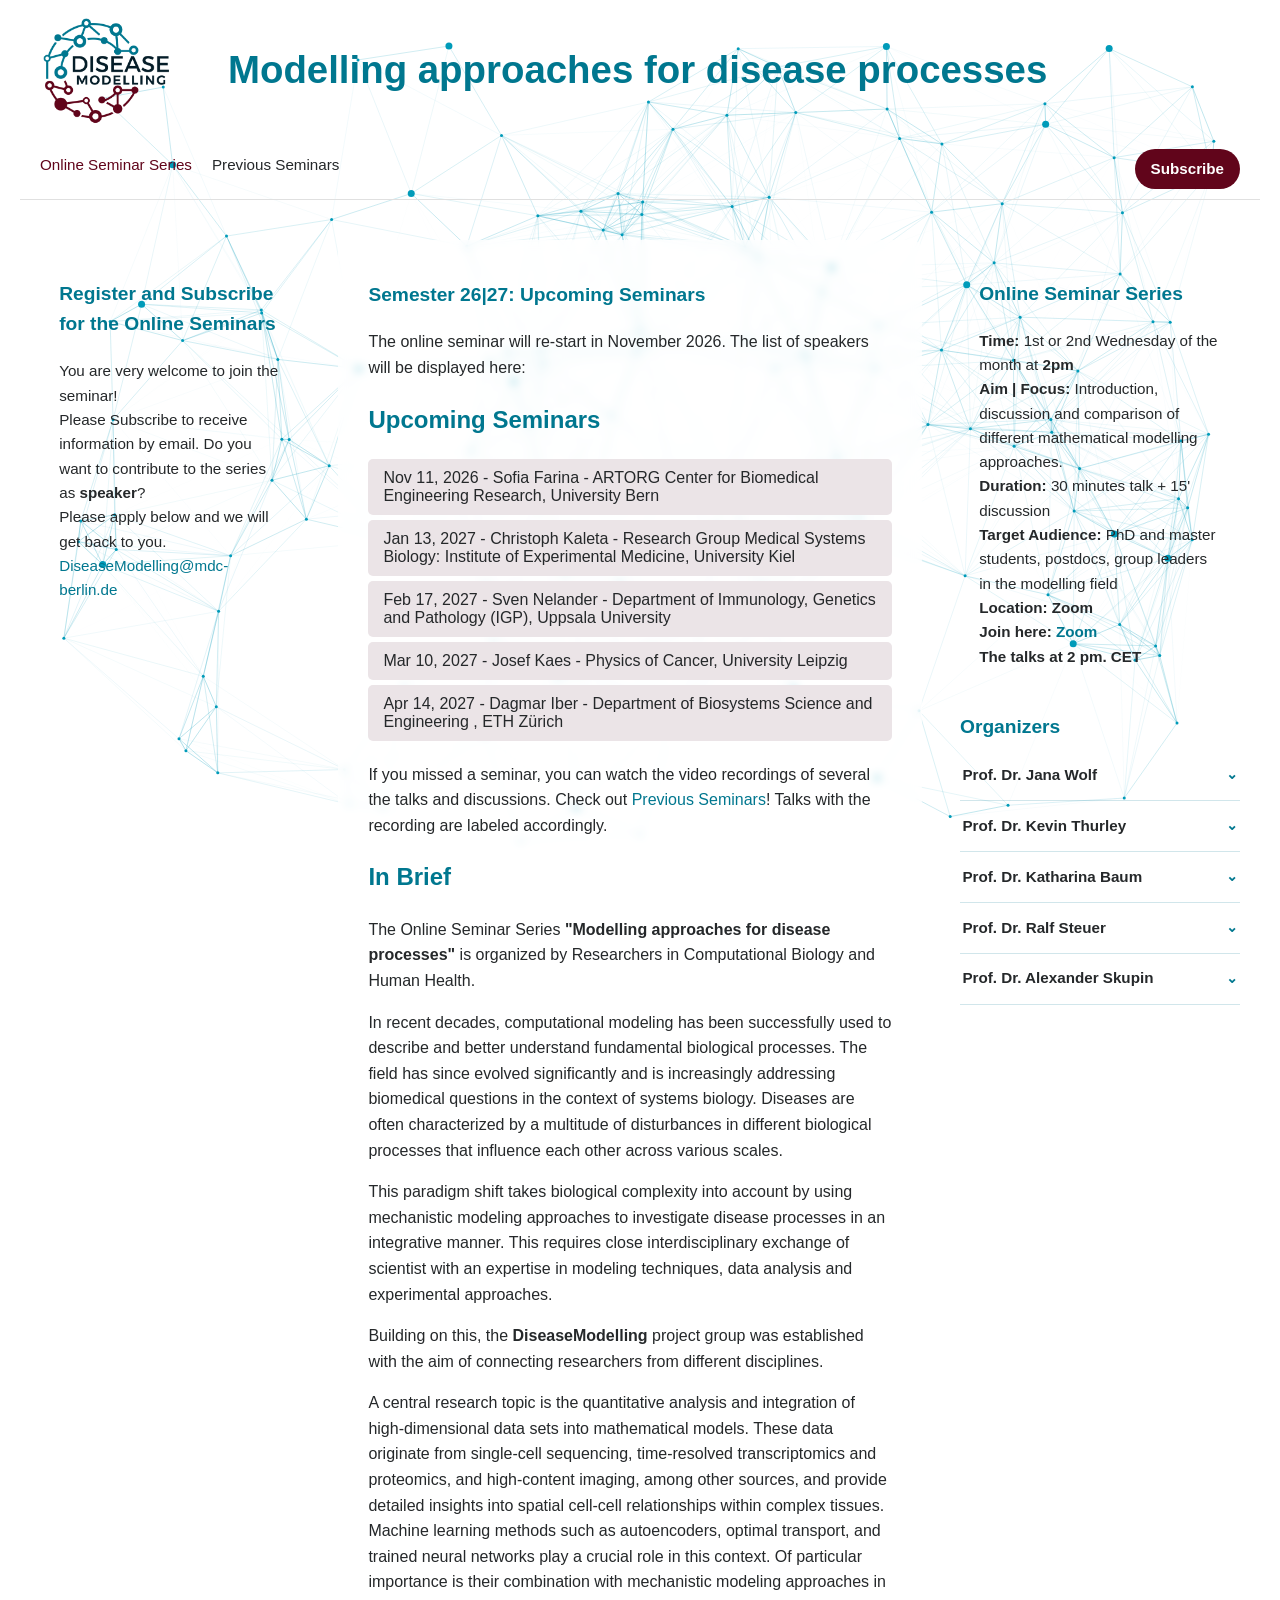
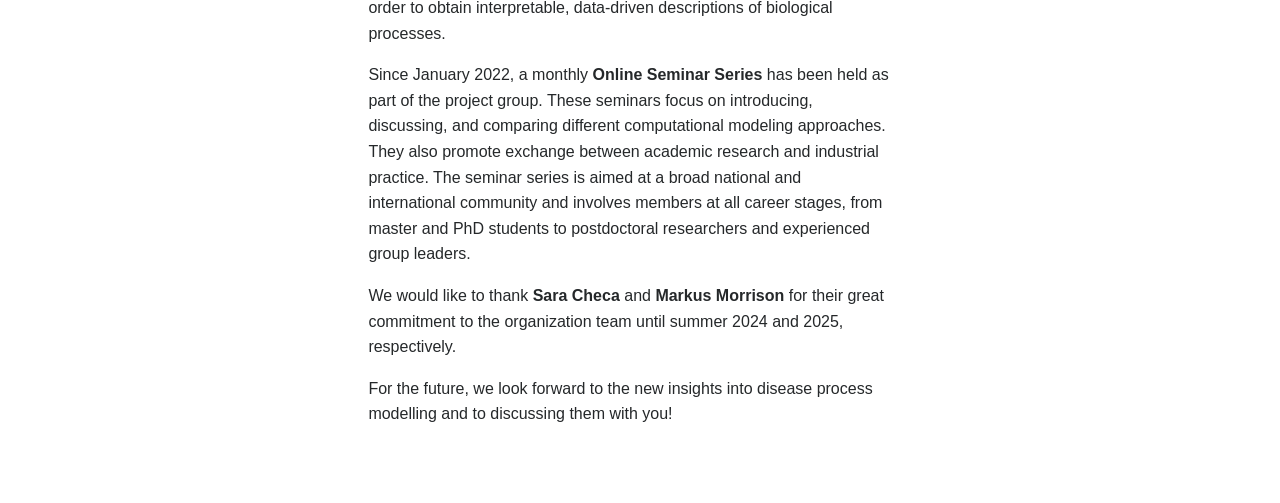
==== commit 04296146: "Update Online-Seminar-Series.html" ====
--- a/docs/Online-Seminar-Series.html
+++ b/docs/Online-Seminar-Series.html
@@ -104,7 +104,7 @@
         </div>
 		   
 		<div class="accordion">
-          <button class="accordion-button">Jan 13, 2027 - Christoph Kaleta - Research Group Medical Systems Biology: Institute of Experimental Medicine , University Kiel </button>
+          <button class="accordion-button">Jan 13, 2027 - Christoph Kaleta - Research Group Medical Systems Biology: Institute of Experimental Medicine, University Kiel </button>
           <div class="accordion-content">
             <p><strong>Location:</strong> <a href="https://www.youtube.com/watch?v=SbYXkOAoZpI">Zoom</a></p>
             <p><strong>Modeling Host–Microbiome Metabolic Interactions: From Aging to Drug-Induced Perturbations</strong></p>
@@ -117,7 +117,7 @@
 
 
 		<div class="accordion">
-          <button class="accordion-button">Feb 17, 2027 - Sven Nelander - Department of Immunology, Genetics and Pathology (IGP) , Uppsala University </button>
+          <button class="accordion-button">Feb 17, 2027 - Sven Nelander - Department of Immunology, Genetics and Pathology (IGP), Uppsala University </button>
           <div class="accordion-content">
             <p><strong>Location:</strong> <a href="https://www.youtube.com/watch?v=SbYXkOAoZpI">Zoom</a></p>
             <p><strong>TBA</strong></p>
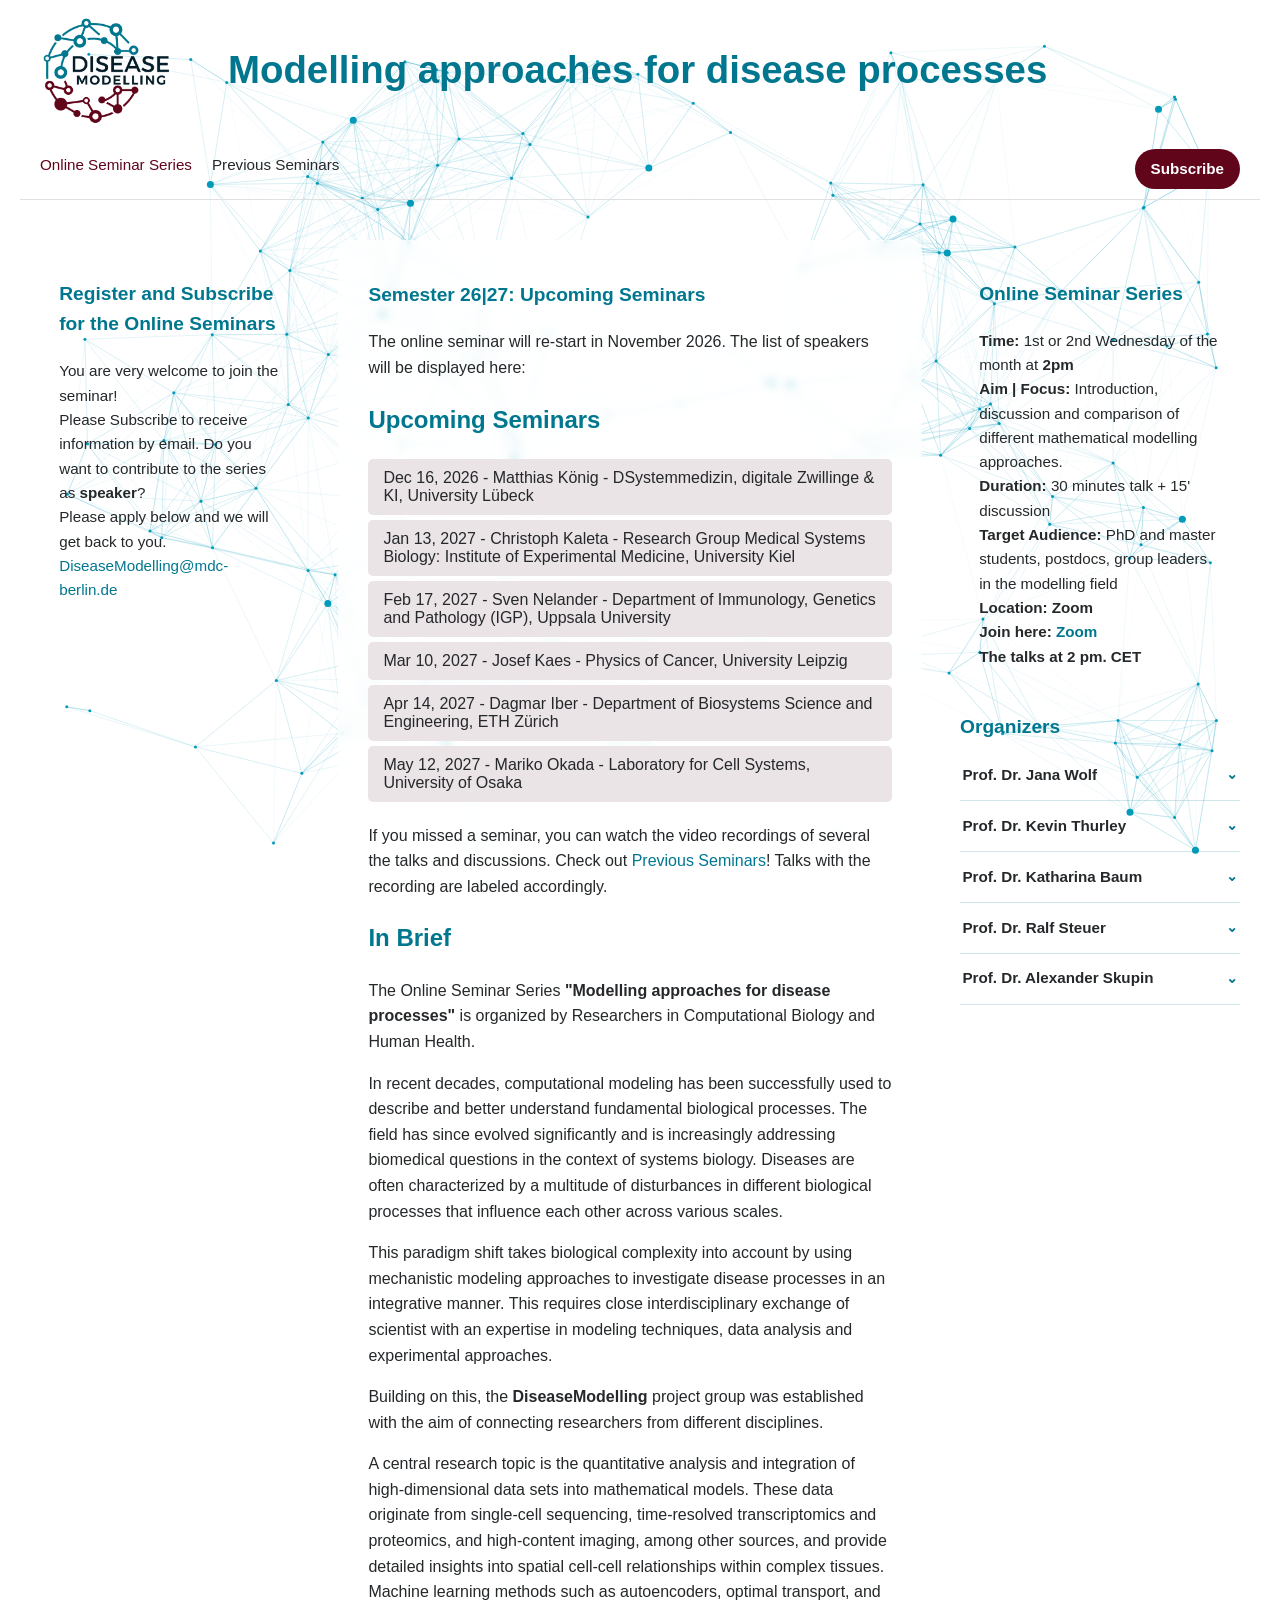
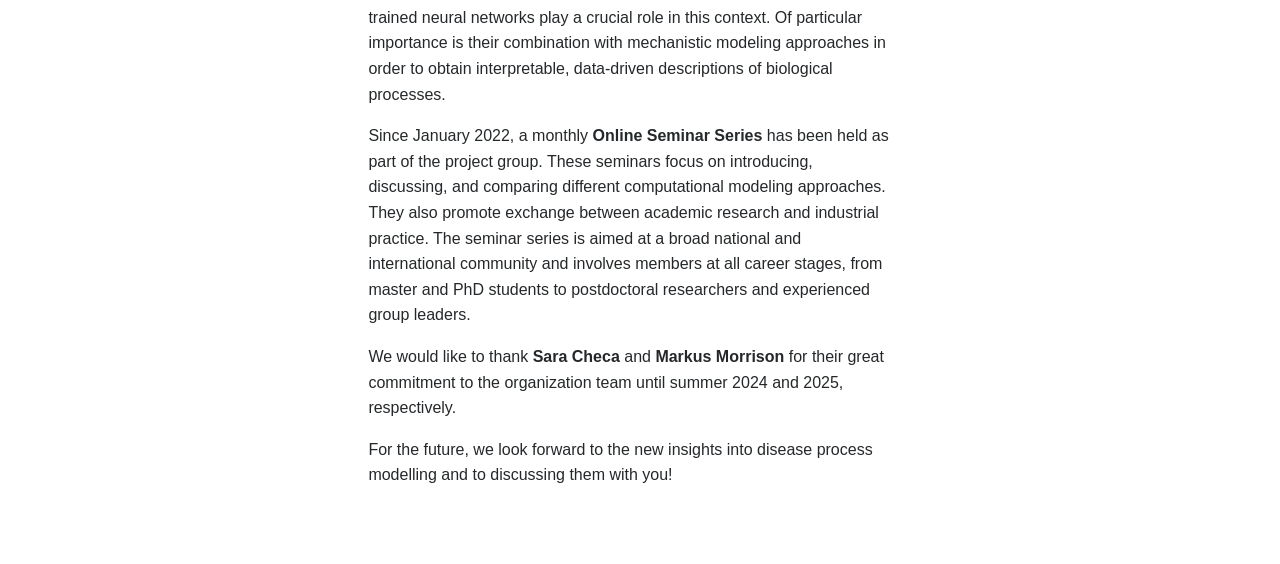
==== commit 83782c1d: "Update Online-Seminar-Series.html" ====
--- a/docs/Online-Seminar-Series.html
+++ b/docs/Online-Seminar-Series.html
@@ -86,20 +86,11 @@
         <h2>Upcoming Seminars</h2> 
         
         <div class="accordion">
-          <button class="accordion-button">Nov 11, 2026 - Sofia Farina - ARTORG Center for Biomedical Engineering Research, University Bern</button>
-          <div class="accordion-content">
-            <p><strong>Location:</strong> <a href="https://mdc-berlin.zoom-x.de/j/68257564396?pwd=M8Skb6Gi0xsJrWRsuGHLBy3GBMdJlD.1">Zoom</a></p>
-            <p><strong>Multiscale Brain Energy Metabolism: From Astrocytic Dysfunction to Cortical Circuits and Vascular Architecture</strong></p>
-            <p>Brain energy metabolism is regulated across multiple spatial scales, 
-				from intracellular metabolic pathways in individual cells to the vascular networks supplying oxygen and glucose across entire brain regions. Disruptions to this regulation are central to neurodegenerative diseases, 
-				yet the mechanistic links between metabolic dysfunction and structural remodelling remain poorly understood.  Here, we present three multiscale mathematical and computational frameworks that bridge cellular, circuit, 
-				and whole brain levels to investigate neuro glial vascular (NGV) dynamics. </p>
-            <p>At the cellular scale, using realistic three dimensional reconstructions of human astrocytes from Alzheimer's disease (AD) and age matched controls, we couple intracellular metabolic pathways with cell specific morphology to quantify how disease associated structural remodelling influences energetic capacity.
-				Our simulations reveal that AD related metabolic dysfunction arises from cumulative impairments across pathways, reducing astrocytic metabolic support to neurons, while morphological changes may partially compensate for these deficits. Extending to the circuit scale, we integrate an electro-morphologically detailed neuronal model with a comprehensive NGV metabolic framework in a reconstructed rat neocortex. 
-				This model captures heterogeneous electro metabolic coupling across cortical layers and reveals that ageing related metabolic decline affects middle cortical layers. </p>
-            <p>Finally, at the whole brain vascular level, we develop an automated method for artery–vein (A-V) classification in mouse vasculature datasets, which commonly lack A-V labelling restricting their applicability for cerebrovascular research. 
-				By extracting morphological and topological features from penetrating vascular trees and training a classifier, we achieve high labelling accuracy, a critical step towards leveraging these datasets to be able to better understand vascular structure, set up simulations to quantify blood flow regulation and metabolite transport in health and disease. 
-				Together, these approaches demonstrate how integrating geometry, dynamics, and topology within multiscale models can advance our understanding of brain metabolism and vascular organization in both healthy and diseased states.</p>
+          <button class="accordion-button">Dec 16, 2026 - Matthias König - DSystemmedizin, digitale Zwillinge & KI, University Lübeck </button>
+          <div class="accordion-content">
+            <p><strong>Location:</strong> <a href="https://www.youtube.com/watch?v=SbYXkOAoZpI">Zoom</a></p>
+            <p><strong>TBA</strong></p>
+            <p> </a> </p>
           </div>
         </div>
 		   
@@ -136,7 +127,16 @@
 
 		   
 		<div class="accordion">
-          <button class="accordion-button">Apr 14, 2027 - Dagmar Iber - Department of Biosystems Science and Engineering , ETH Zürich </button>
+          <button class="accordion-button">Apr 14, 2027 - Dagmar Iber - Department of Biosystems Science and Engineering, ETH Zürich </button>
+          <div class="accordion-content">
+            <p><strong>Location:</strong> <a href="https://www.youtube.com/watch?v=SbYXkOAoZpI">Zoom</a></p>
+            <p><strong>TBA</strong></p>
+            <p></p>
+          </div>
+        </div>
+
+		<div class="accordion">
+          <button class="accordion-button">May 12, 2027 - Mariko Okada - Laboratory for Cell Systems, University of Osaka </button>
           <div class="accordion-content">
             <p><strong>Location:</strong> <a href="https://www.youtube.com/watch?v=SbYXkOAoZpI">Zoom</a></p>
             <p><strong>TBA</strong></p>
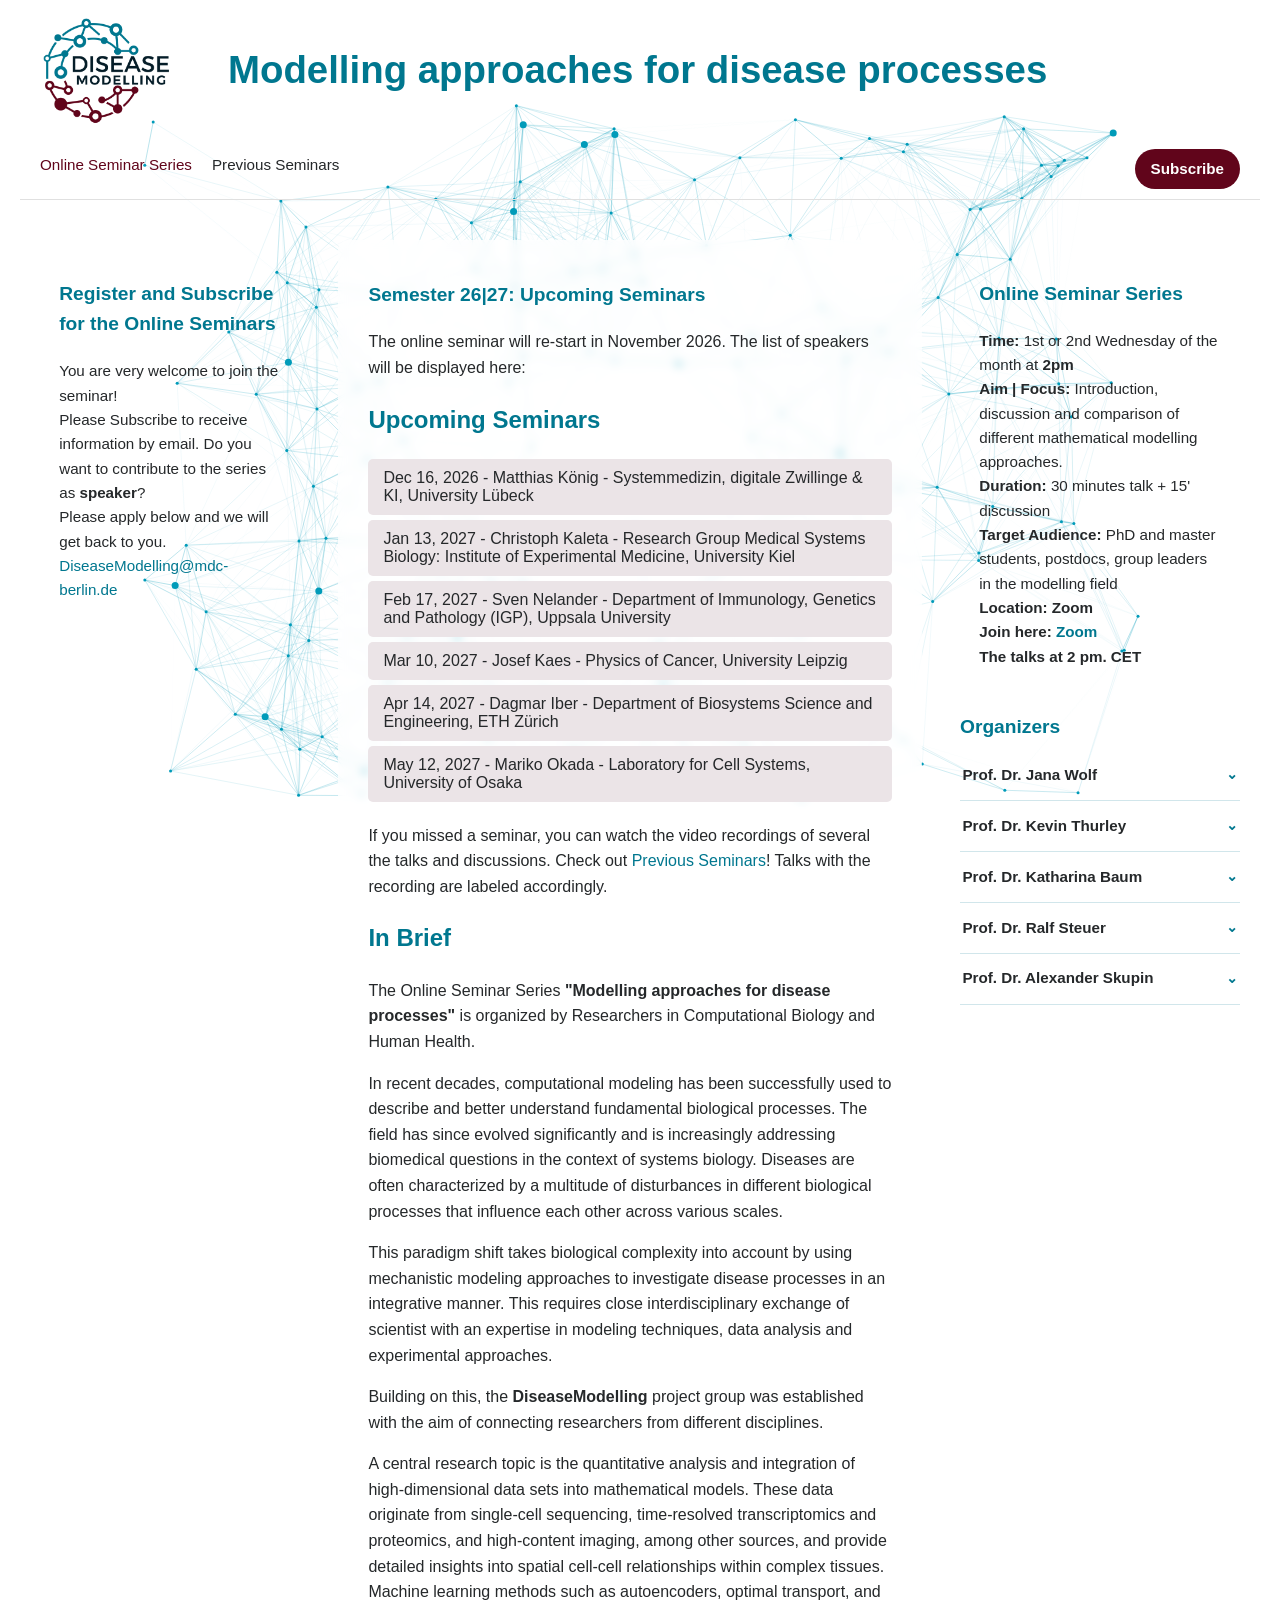
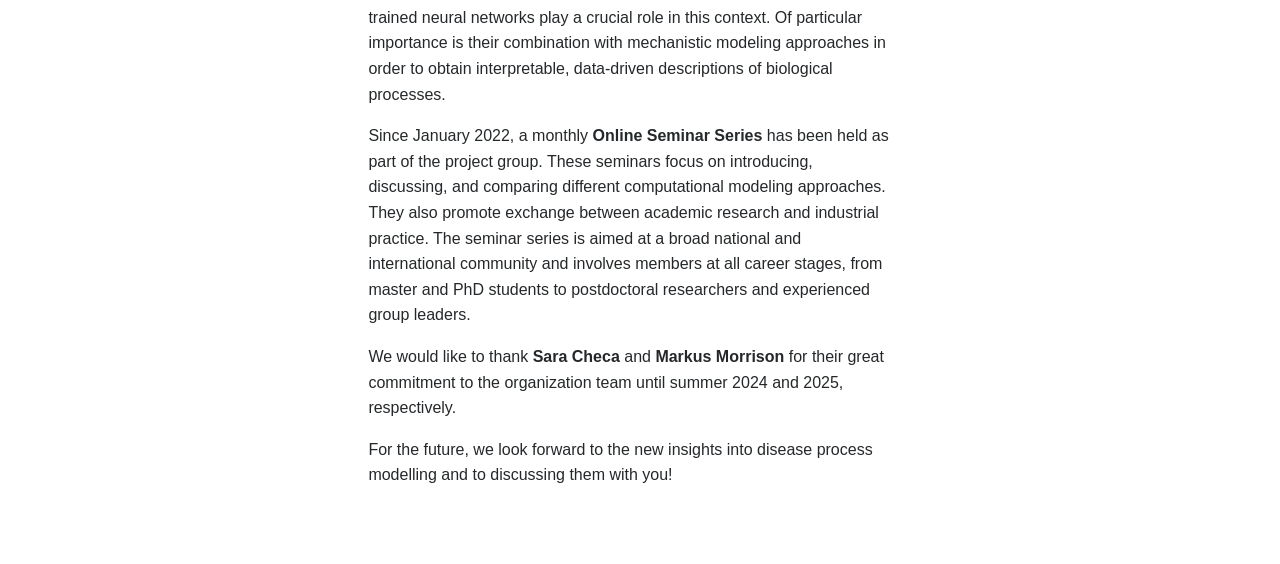
==== commit f1d87455: "Update Online-Seminar-Series.html" ====
--- a/docs/Online-Seminar-Series.html
+++ b/docs/Online-Seminar-Series.html
@@ -86,7 +86,7 @@
         <h2>Upcoming Seminars</h2> 
         
         <div class="accordion">
-          <button class="accordion-button">Dec 16, 2026 - Matthias König - DSystemmedizin, digitale Zwillinge & KI, University Lübeck </button>
+          <button class="accordion-button">Dec 16, 2026 - Matthias König - Systemmedizin, digitale Zwillinge & KI, University Lübeck </button>
           <div class="accordion-content">
             <p><strong>Location:</strong> <a href="https://www.youtube.com/watch?v=SbYXkOAoZpI">Zoom</a></p>
             <p><strong>TBA</strong></p>
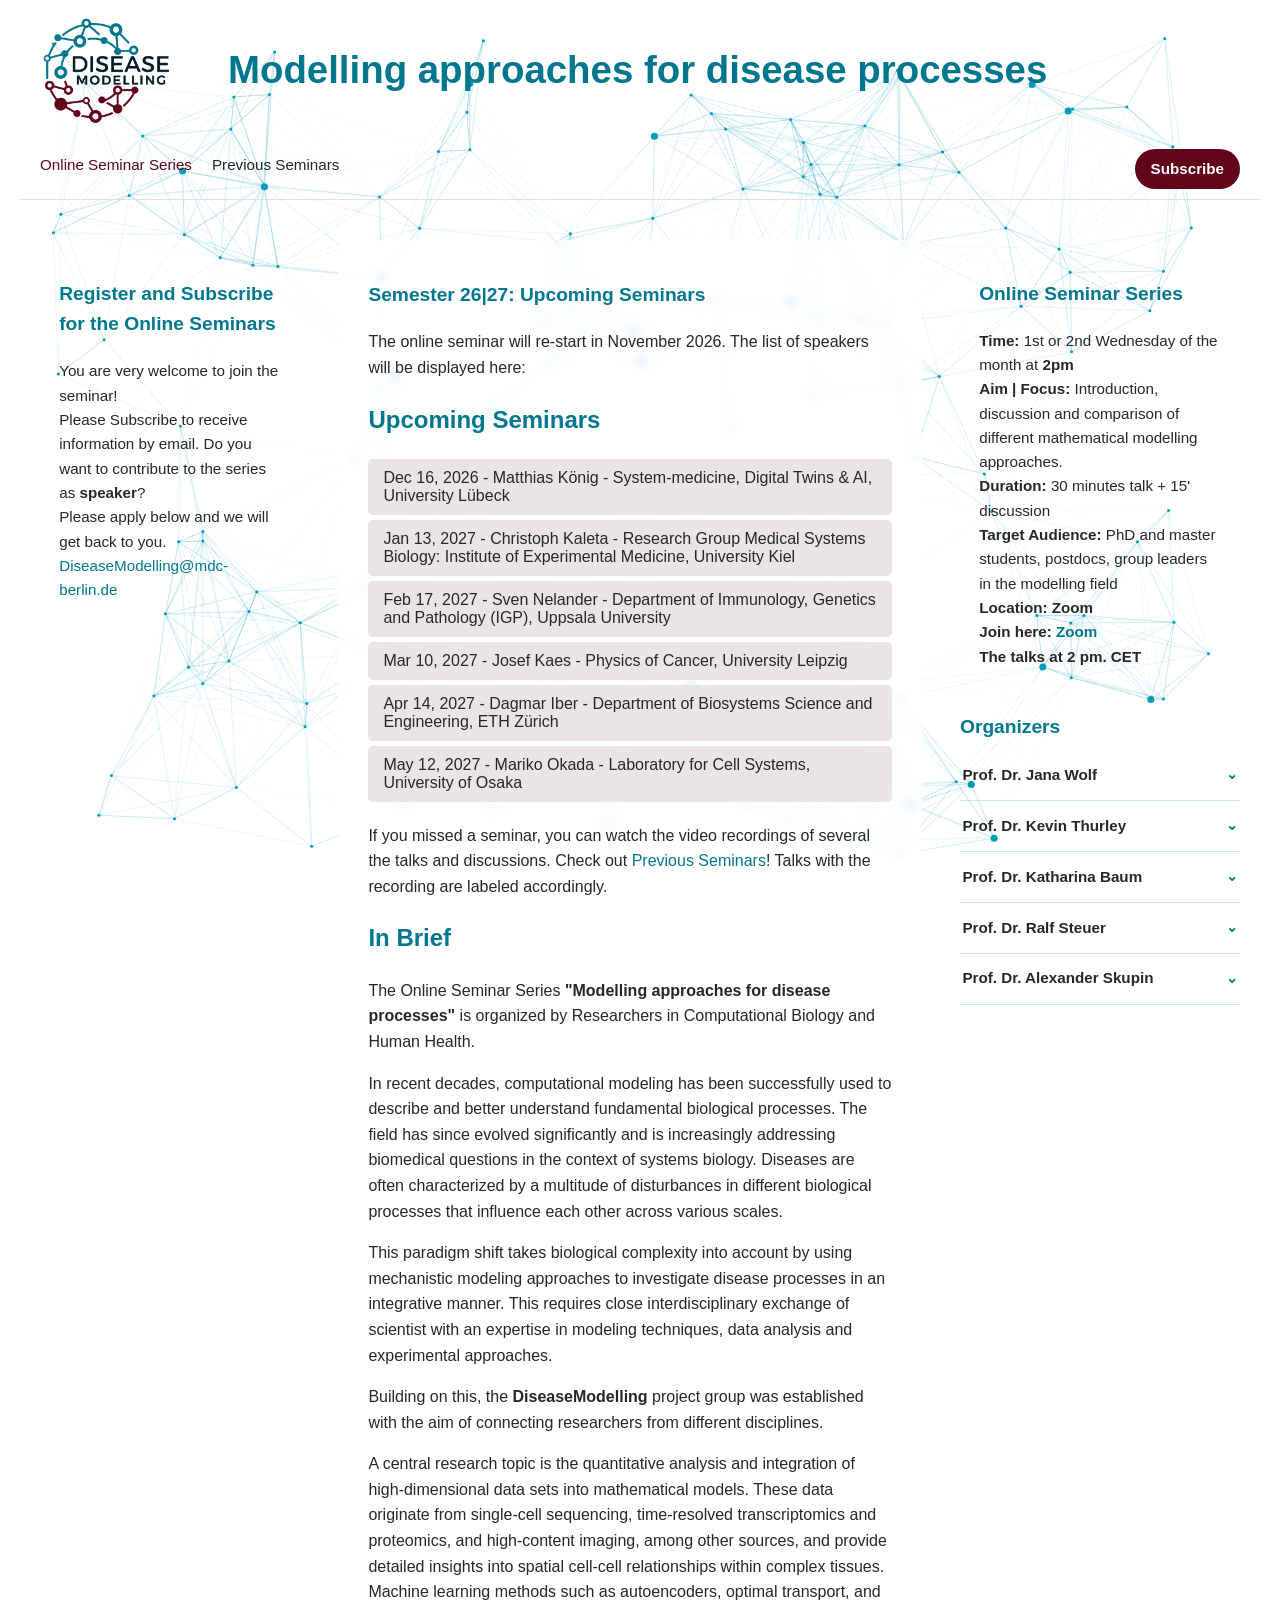
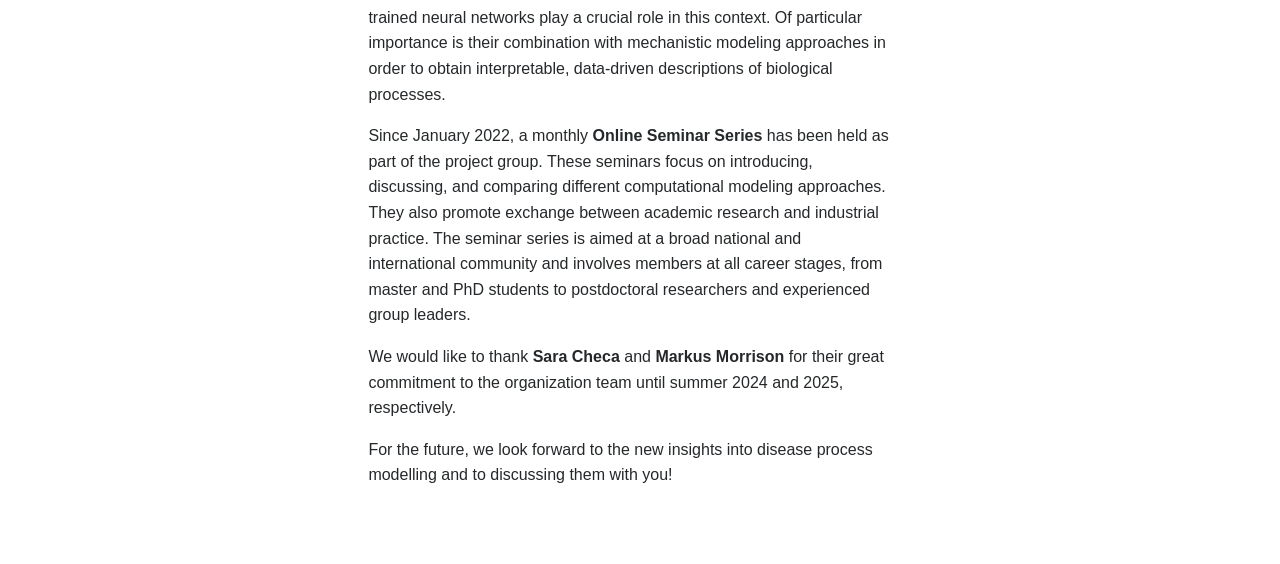
==== commit 1baa6c3b: "Update Online-Seminar-Series.html" ====
--- a/docs/Online-Seminar-Series.html
+++ b/docs/Online-Seminar-Series.html
@@ -86,7 +86,7 @@
         <h2>Upcoming Seminars</h2> 
         
         <div class="accordion">
-          <button class="accordion-button">Dec 16, 2026 - Matthias König - Systemmedizin, digitale Zwillinge & KI, University Lübeck </button>
+          <button class="accordion-button">Dec 16, 2026 - Matthias König - System-medicine, Digital Twins & AI, University Lübeck </button>
           <div class="accordion-content">
             <p><strong>Location:</strong> <a href="https://www.youtube.com/watch?v=SbYXkOAoZpI">Zoom</a></p>
             <p><strong>TBA</strong></p>
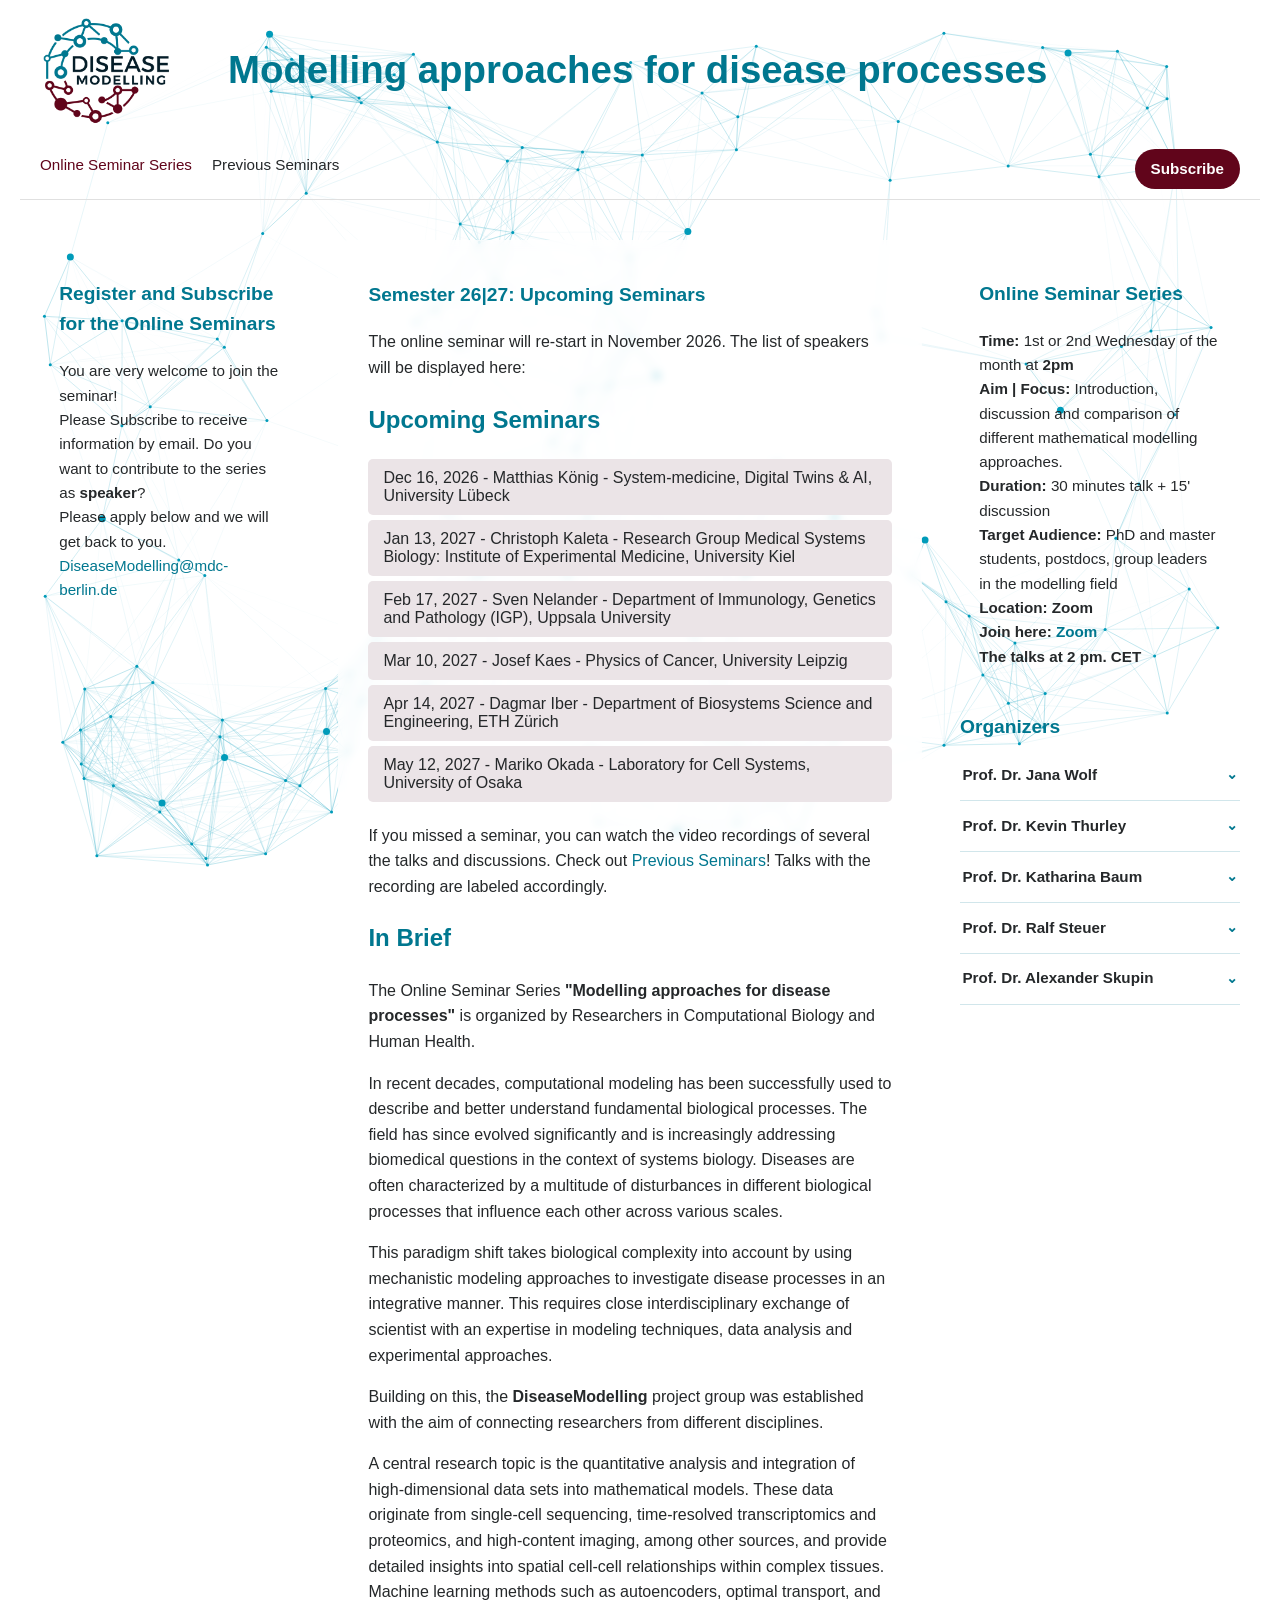
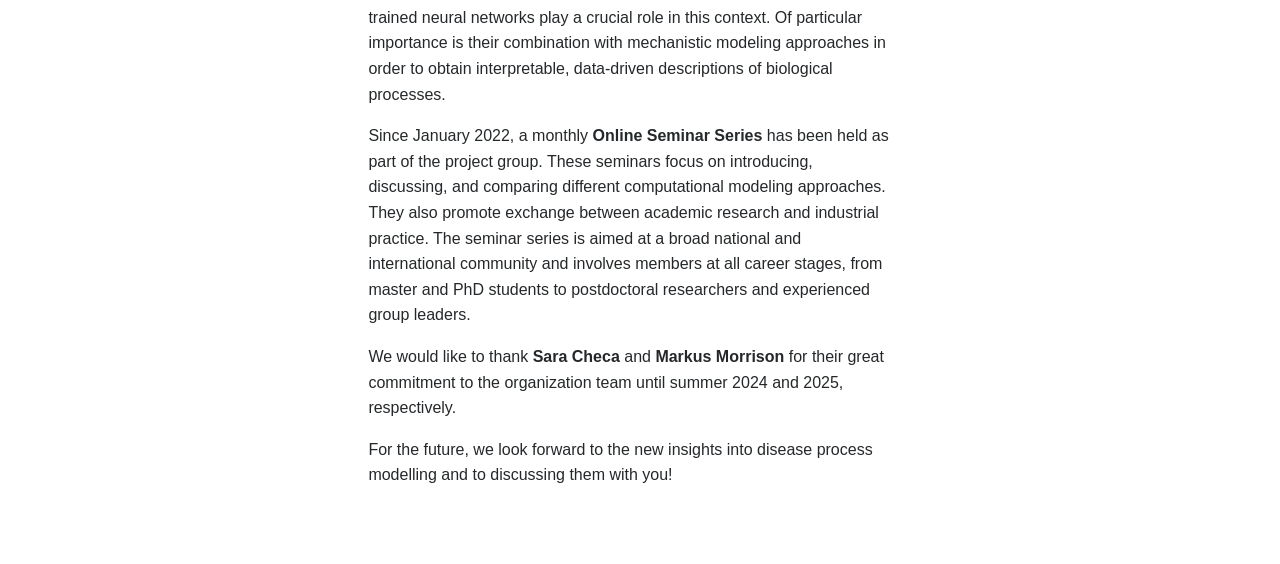
==== commit 32b78ff3: "Update Online-Seminar-Series.html" ====
--- a/docs/Online-Seminar-Series.html
+++ b/docs/Online-Seminar-Series.html
@@ -88,7 +88,7 @@
         <div class="accordion">
           <button class="accordion-button">Dec 16, 2026 - Matthias König - System-medicine, Digital Twins & AI, University Lübeck </button>
           <div class="accordion-content">
-            <p><strong>Location:</strong> <a href="https://www.youtube.com/watch?v=SbYXkOAoZpI">Zoom</a></p>
+            <p><strong>Location:</strong> <a href="https://mdc-berlin.zoom-x.de/j/64349657982?pwd=0Gd1Vvp1NL8BAit3iG0mUlG0vvbOWp.1">Zoom</a></p>
             <p><strong>TBA</strong></p>
             <p> </a> </p>
           </div>
@@ -196,7 +196,7 @@
         <strong>Duration:</strong> 30 minutes talk + 15' discussion<br>
         <strong>Target Audience:</strong> PhD and master students, postdocs, group leaders in the modelling field<br>
         <strong>Location:</strong> <strong>Zoom</strong><br>
-        <strong>Join here: <a href="https://mdc-berlin.zoom-x.de/j/68257564396?pwd=M8Skb6Gi0xsJrWRsuGHLBy3GBMdJlD.1">Zoom</a></strong><br>
+        <strong>Join here: <a href="https://mdc-berlin.zoom-x.de/j/64349657982?pwd=0Gd1Vvp1NL8BAit3iG0mUlG0vvbOWp.1">Zoom</a></strong><br>
         <strong>The talks at 2 pm. CET</strong>
       </div>
     </div>
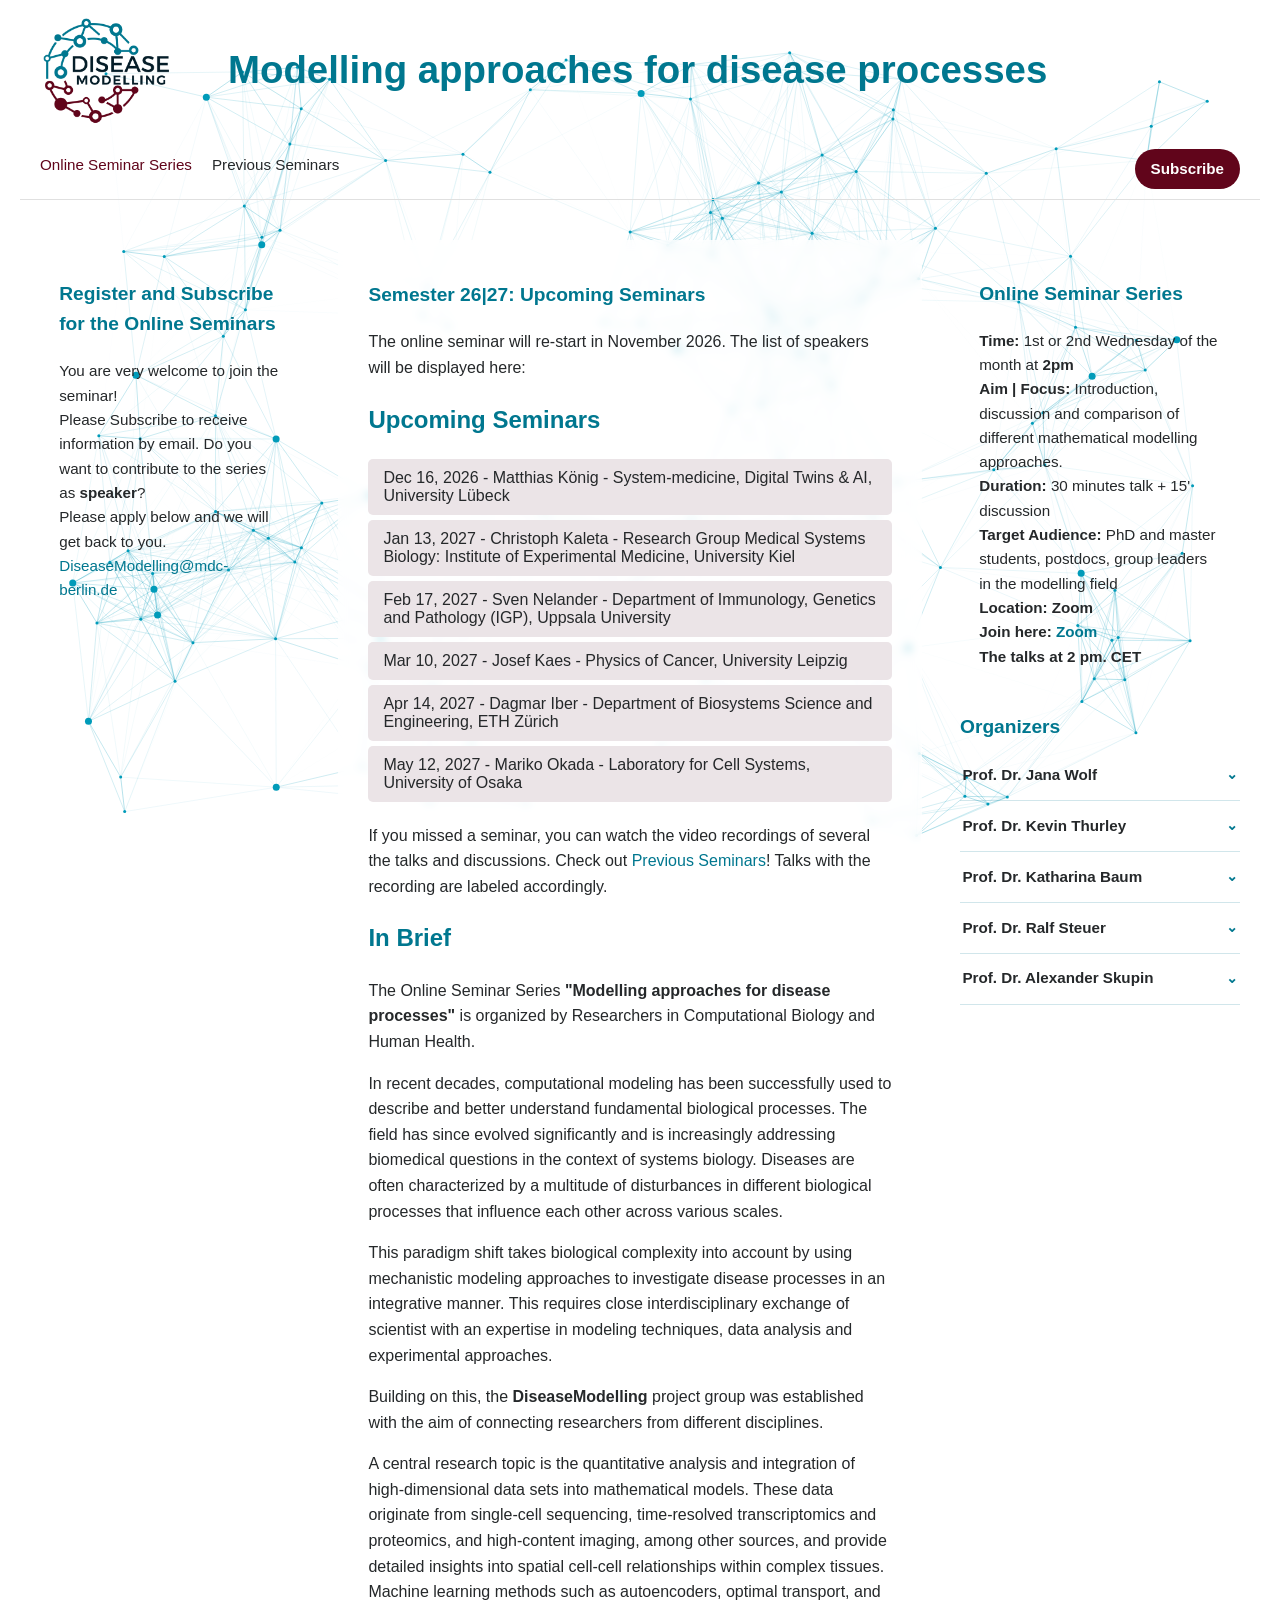
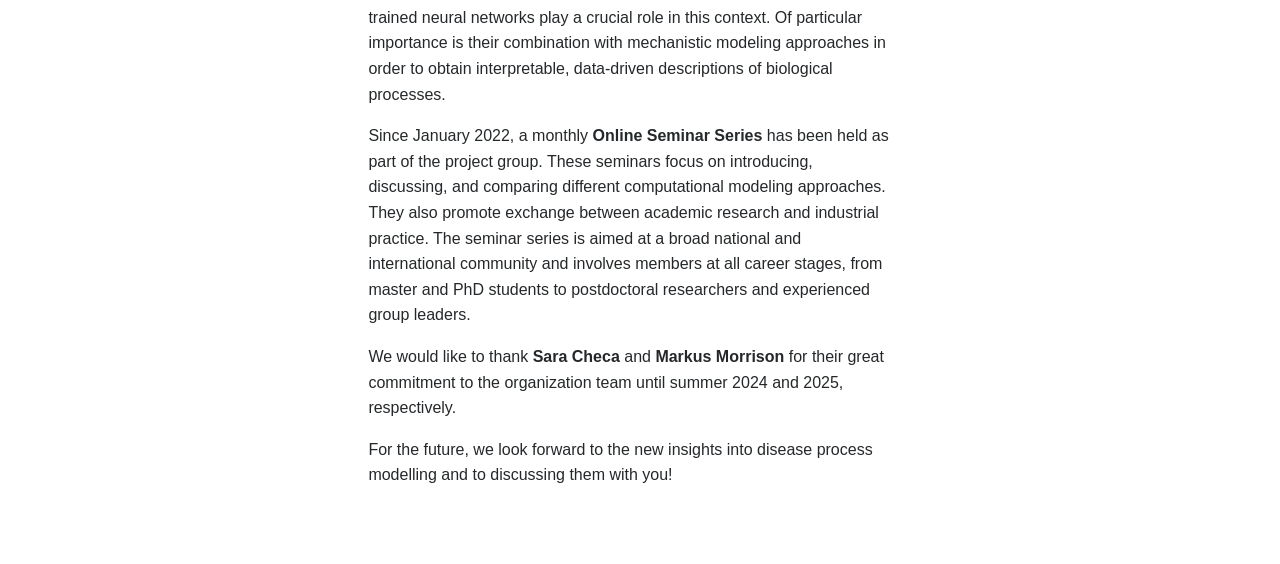
==== commit 0344848a: "Update Online-Seminar-Series.html" ====
--- a/docs/Online-Seminar-Series.html
+++ b/docs/Online-Seminar-Series.html
@@ -97,7 +97,7 @@
 		<div class="accordion">
           <button class="accordion-button">Jan 13, 2027 - Christoph Kaleta - Research Group Medical Systems Biology: Institute of Experimental Medicine, University Kiel </button>
           <div class="accordion-content">
-            <p><strong>Location:</strong> <a href="https://www.youtube.com/watch?v=SbYXkOAoZpI">Zoom</a></p>
+            <p><strong>Location:</strong> <a href="https://mdc-berlin.zoom-x.de/j/69214978508?pwd=eKNSAnsemj4qpRVwrLTOlvRzp8jd0k.1">Zoom</a></p>
             <p><strong>Modeling Host–Microbiome Metabolic Interactions: From Aging to Drug-Induced Perturbations</strong></p>
             <p>The gut microbiome plays an important role in host physiology, but the metabolic mechanisms underlying host–microbiome interactions remain poorly understood. Genome-scale metabolic modeling provides a framework to integrate multi-omics data and investigate metabolic interactions between microbial species and the host.</p>
 			<p>	In this seminar, I will present how we combine metagenomics, transcriptomics, and metabolomics with constraint-based metabolic modeling to investigate changes in host–microbiome interactions during aging and in response to drug treatment. First, using integrated metabolic models of the gut microbiome and host tissues in aging mice, we identified a decline in microbial metabolic activity and an increase in negative interactions between microbial species with age. These changes were accompanied by reduced activity of host metabolic pathways dependent on the microbiome, particularly those involved in nucleotide metabolism.</p> 
